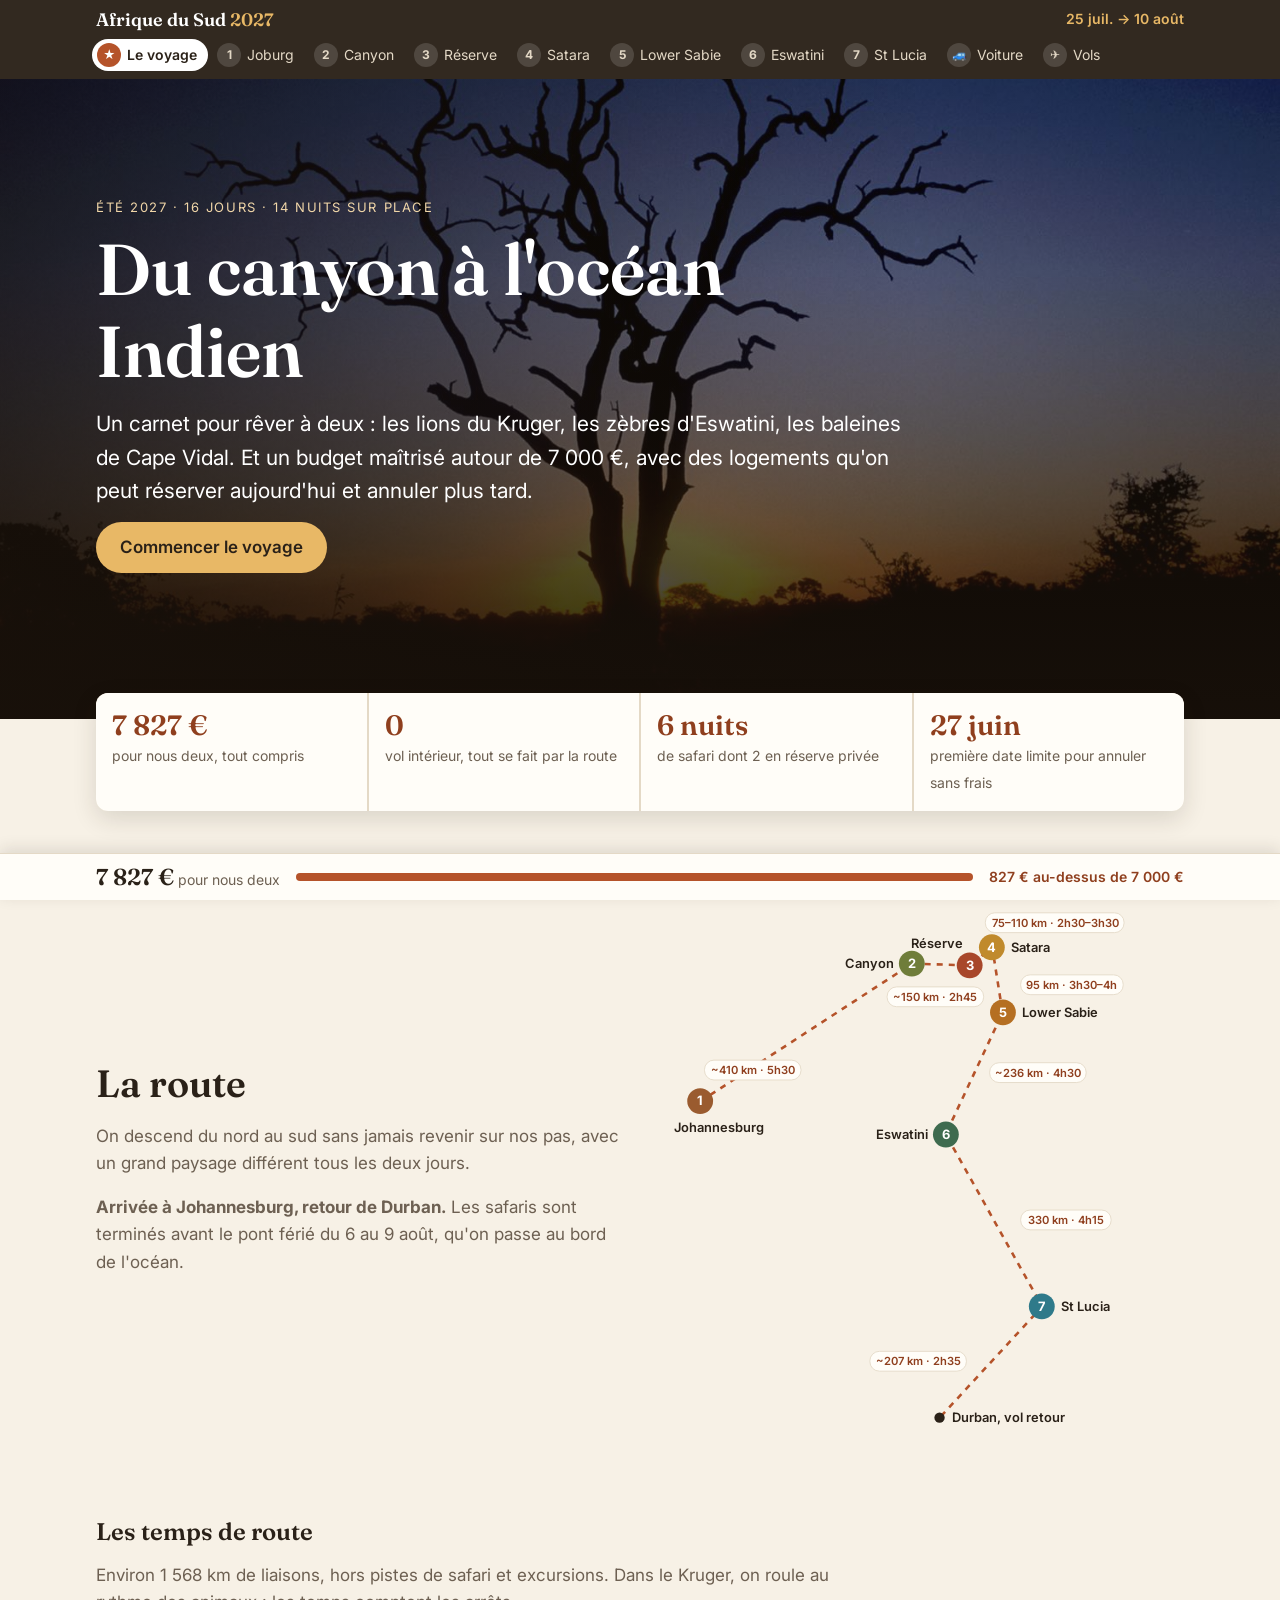
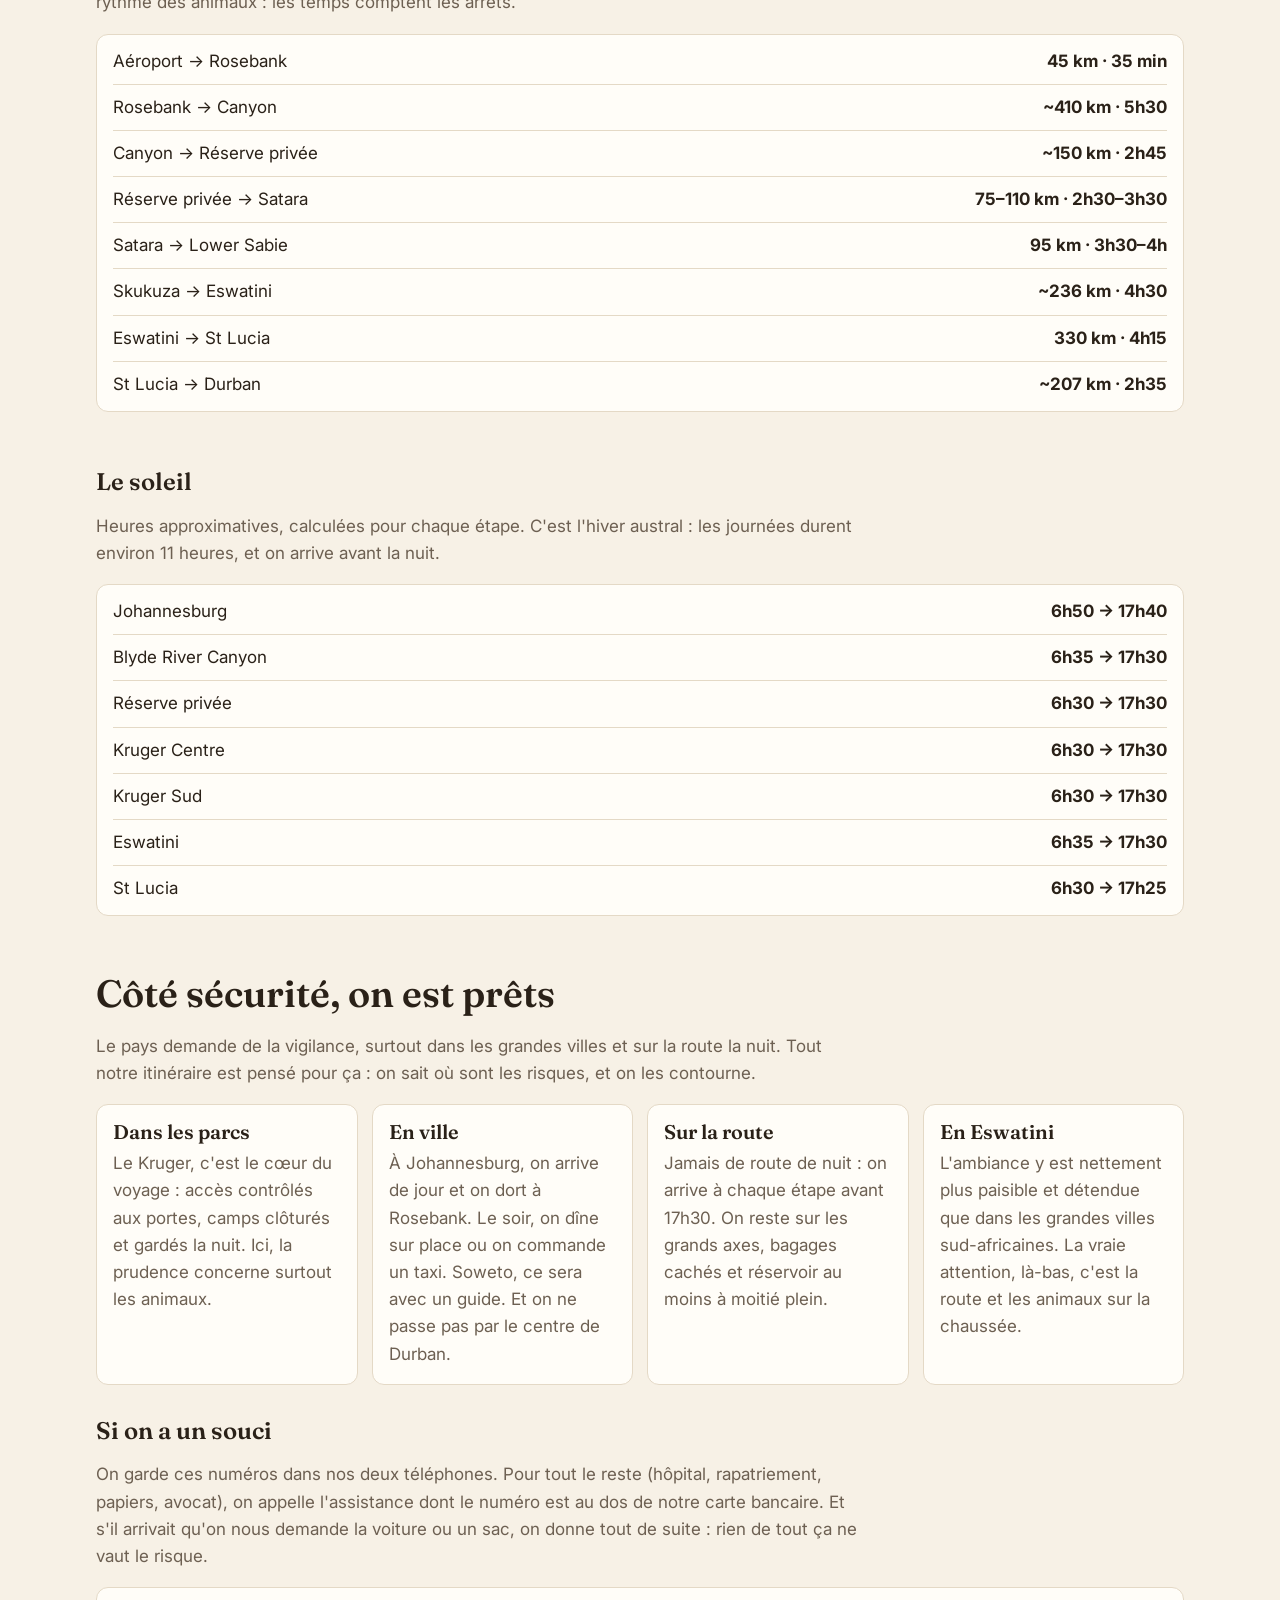
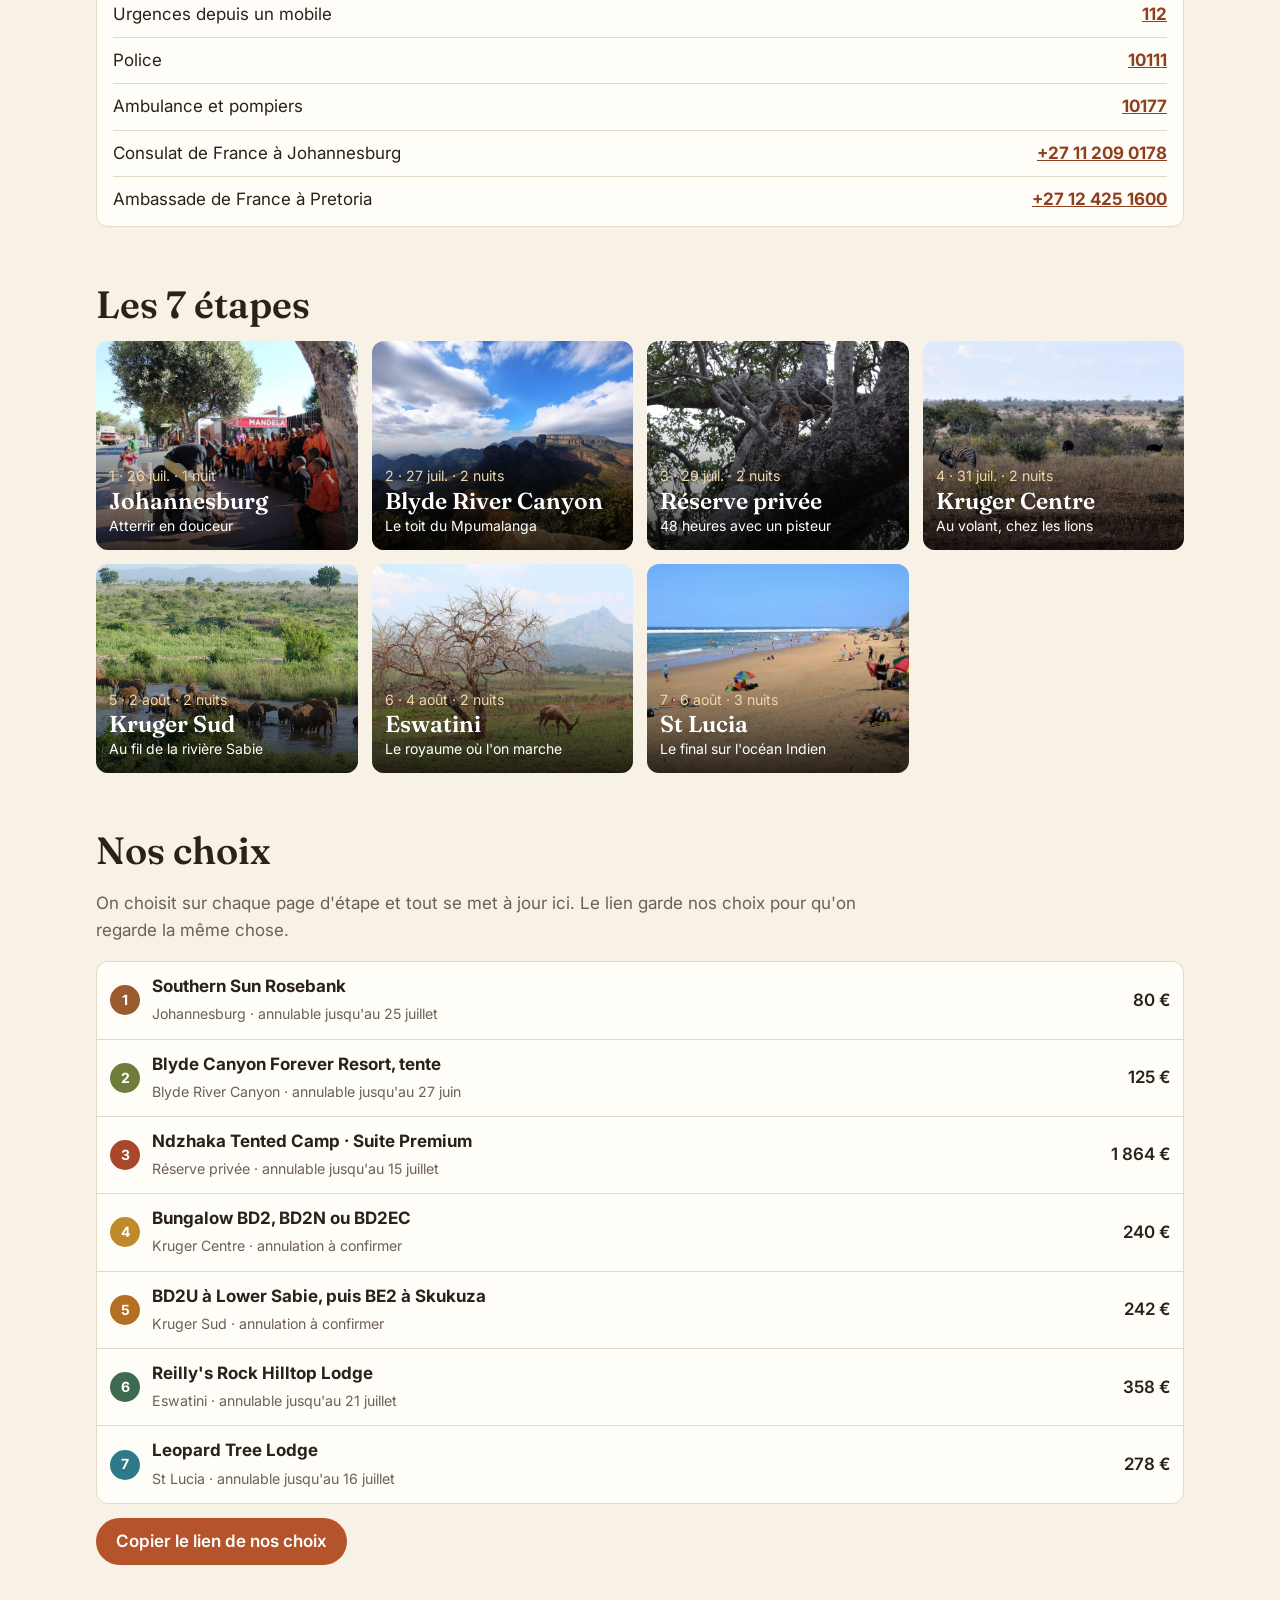
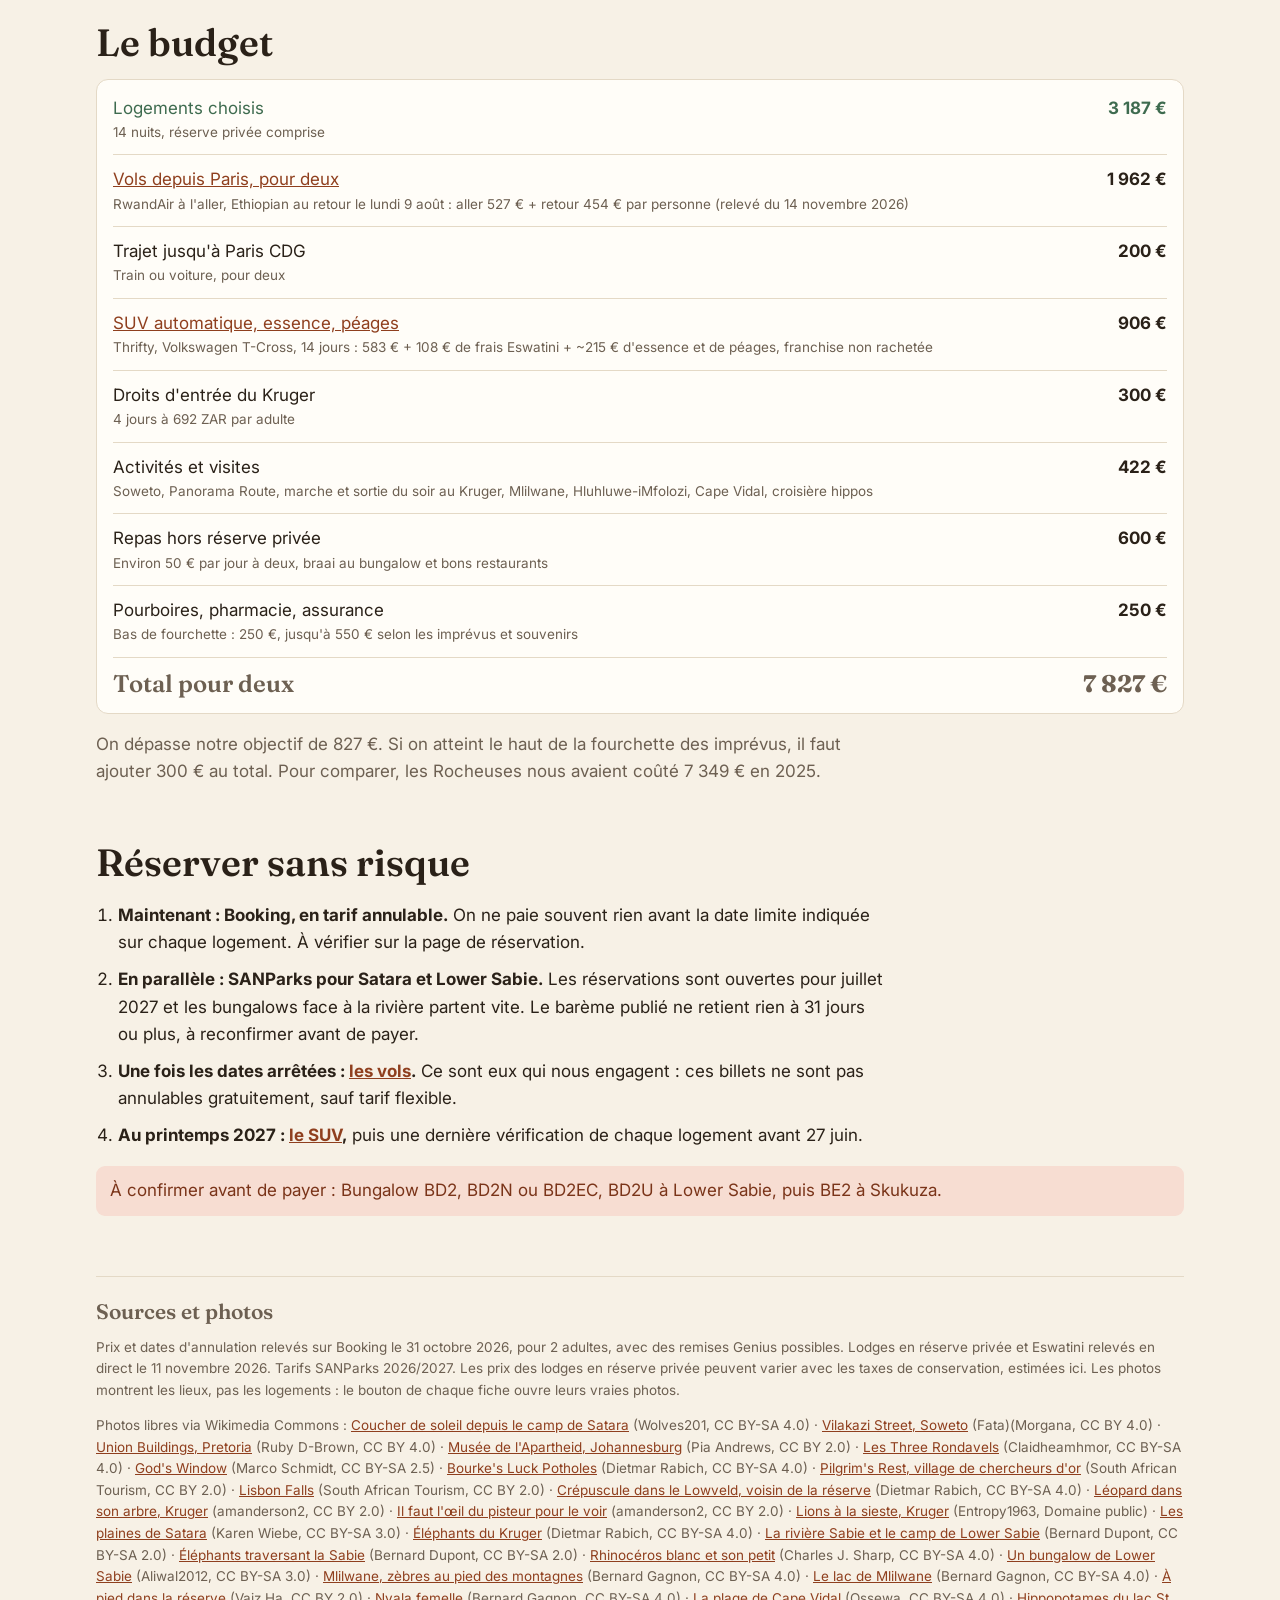
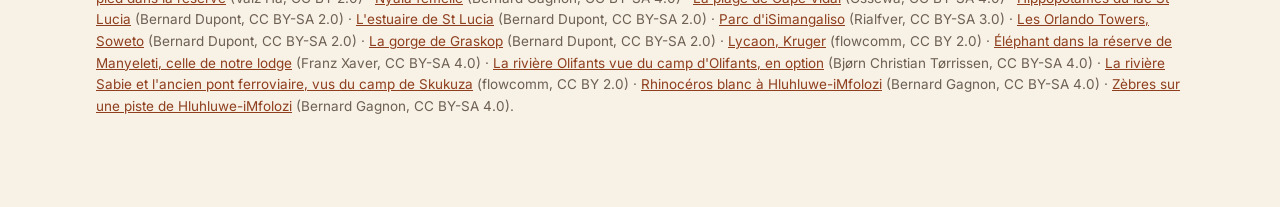
==== index.html @ 2f39dc0e "Retrait de la version avec vol intérieur Co-Authored-By: Claude Fable 5.2 <noreply@anthropic.com>" ====
<!doctype html>
<html lang="fr">
<head>
<meta charset="utf-8">
<meta name="viewport" content="width=device-width, initial-scale=1">
<meta name="robots" content="noindex">
<title>Afrique du Sud 2027</title>
<link rel="icon" href="data:image/svg+xml,<svg xmlns='http://www.w3.org/2000/svg' viewBox='0 0 32 32'><circle cx='16' cy='16' r='16' fill='%23b5532a'/></svg>">
<link rel="preconnect" href="https://fonts.googleapis.com">
<link rel="stylesheet" href="https://fonts.googleapis.com/css2?family=Fraunces:opsz,wght@9..144,400;9..144,600&family=Inter:wght@400;600;700&display=swap">
<link rel="stylesheet" href="assets/style.css?v=11">
</head>
<body>
<div id="entete"></div>
<main id="contenu"><noscript>Ce carnet a besoin de JavaScript pour s'afficher.</noscript></main>
<div id="budget-fixe"></div>
<script src="assets/data.js?v=30"></script>
<script src="assets/app.js?v=28"></script>
</body>
</html>
---- assets/style.css ----
:root {
  --sable: #f7f1e6; --carte: #fffdf8; --encre: #2a2118; --doux: #6d6052; --trait: #e4d9c6;
  --terre: #b5532a; --terre-f: #8f3f1e; --acacia: #3e6b4f; --or: #c08a2c;
  --titre: "Fraunces", Georgia, serif; --texte: "Inter", system-ui, sans-serif;
}
* { box-sizing: border-box; }
html { scroll-padding-top: 120px; }
body { margin: 0; background: var(--sable); color: var(--encre); font: 17px/1.6 var(--texte); padding-bottom: 76px; }
img { max-width: 100%; display: block; }
a { color: var(--terre-f); }
h1, h2, h3 { font-family: var(--titre); font-weight: 600; line-height: 1.15; margin: 0; }
h2 { font-size: clamp(28px, 4vw, 38px); margin-bottom: 14px; }
button { font: inherit; cursor: pointer; }

#entete { position: sticky; top: 0; z-index: 20; background: rgba(42, 33, 24, .96); color: #fff; }
.barre { max-width: 1120px; margin: auto; display: flex; justify-content: space-between; align-items: center; gap: 12px; padding: 8px 16px; }
.marque { color: #fff; text-decoration: none; font: 600 18px var(--titre); white-space: nowrap; }
.marque em { color: #e8b866; font-style: normal; }
.bascule { display: flex; background: rgba(255, 255, 255, .12); border-radius: 99px; padding: 3px; }
.bascule button { border: 0; background: none; color: #efe6d8; border-radius: 99px; padding: 4px 11px; font-size: 13px; white-space: nowrap; }
.bascule button[aria-pressed="true"] { background: #e8b866; color: #2a2118; font-weight: 600; }
.dates { color: #e8b866; font-size: 14px; font-weight: 600; white-space: nowrap; }
.fil { max-width: 1120px; margin: auto; display: flex; gap: 4px; padding: 0 12px 8px; overflow-x: auto; scrollbar-width: none; }
.fil::-webkit-scrollbar { display: none; }
.fil a { display: flex; align-items: center; gap: 6px; color: #e4d9c6; text-decoration: none; padding: 4px 11px 4px 5px; border-radius: 99px; font-size: 14px; white-space: nowrap; }
.fil b { width: 24px; height: 24px; display: grid; place-items: center; border-radius: 50%; background: rgba(255, 255, 255, .14); font-size: 12px; }
.fil a:hover { background: rgba(255, 255, 255, .1); }
.fil a.actif { background: #fff; color: var(--encre); font-weight: 600; }
.fil a.actif b { background: var(--terre); color: #fff; }

.heros { position: relative; height: min(76vh, 640px); min-height: 460px; color: #fff; overflow: hidden; }
.heros > img { width: 100%; height: 100%; object-fit: cover; }
.voile { position: absolute; inset: 0; display: flex; align-items: flex-end; background: linear-gradient(to top, rgba(25, 17, 10, .9), rgba(25, 17, 10, .3) 70%), linear-gradient(to right, rgba(25, 17, 10, .62), transparent 72%); }
.dedans { max-width: 1120px; width: 100%; margin: auto; padding: 16px 16px 44px; }
.sur { text-transform: uppercase; letter-spacing: .12em; font-size: 13px; margin: 0 0 10px; color: #f0d6a8; }
.heros h1 { font-size: clamp(38px, 7vw, 72px); max-width: 16ch; }
.acc { font-size: clamp(17px, 2.2vw, 21px); max-width: 62ch; margin: 14px 0; }
.meta { margin: 0; font-weight: 600; }
.cta { display: inline-block; background: #e8b866; color: #2a2118; padding: 12px 24px; border-radius: 99px; font-weight: 600; text-decoration: none; }
.cta:hover { background: #f2c97f; }

.page { max-width: 1120px; margin: auto; padding: 0 16px; }
.page section { margin-top: 56px; }
.intro { color: var(--doux); max-width: 70ch; }
.recit p { font: 400 clamp(20px, 2.6vw, 26px)/1.5 var(--titre); max-width: 34em; margin: 0; }

.galerie { display: grid; grid-template-columns: repeat(3, 1fr); gap: 10px; }
.galerie figure { margin: 0; position: relative; aspect-ratio: 4/3; overflow: hidden; border-radius: 10px; background: var(--trait); }
.galerie .large { grid-column: span 2; grid-row: span 2; aspect-ratio: auto; }
.galerie img { width: 100%; height: 100%; object-fit: cover; transition: transform .5s; }
.galerie figure:hover img { transform: scale(1.04); }
figcaption { position: absolute; inset: auto 0 0 0; padding: 22px 11px 7px; color: #fff; font-size: 13px; line-height: 1.3; background: linear-gradient(to top, rgba(0, 0, 0, .72), transparent); }
figcaption a { display: block; color: #e8ddcc; font-size: 11px; text-decoration: none; }

.soleil { color: var(--terre-f); font-weight: 600; margin: 0 0 8px; }
.jours { list-style: none; margin: 0; padding: 0; }
.jours li { display: flex; gap: 20px; padding: 18px 0; border-top: 1px solid var(--trait); }
.jour { font: 600 26px var(--titre); color: var(--terre); min-width: 88px; }
.jour small { display: block; font: 400 13px var(--texte); color: var(--doux); }
.jours h3 { font-size: 21px; }
.jours p { margin: 5px 0 0; }
.km { color: var(--doux); font-size: 14px; }

.grille { display: grid; grid-template-columns: repeat(auto-fill, minmax(310px, 1fr)); gap: 16px; }
.logement { display: flex; flex-direction: column; align-items: flex-start; background: var(--carte); border: 2px solid var(--trait); border-radius: 12px; padding: 18px; }
.logement.pris { border-color: var(--acacia); box-shadow: 0 6px 20px rgba(62, 107, 79, .16); }
.logement.off { opacity: .6; }
.logement p { margin: 7px 0; font-size: 15px; }
.ligne { display: flex; justify-content: space-between; gap: 10px; width: 100%; }
.ligne h3 { font-size: 20px; }
.note { background: var(--acacia); color: #fff; border-radius: 7px 7px 7px 0; padding: 2px 8px; font-weight: 600; font-size: 14px; height: fit-content; }
.logement .zone { color: var(--doux); font-size: 14px; margin-top: 3px; }
.logement .repas { color: var(--acacia); font-weight: 600; font-size: 14px; }
.logement .retours { background: #f4efe2; border-left: 3px solid var(--acacia); padding: 7px 10px; font-size: 13.5px; width: 100%; }
.logement .retours.vigilance { background: #fbeee8; border-left-color: var(--terre); }
.logement .petit { font-size: 13px; color: var(--doux); }
.pastille { display: inline-block; border-radius: 6px; padding: 3px 9px; font-size: 13px; font-weight: 600; margin-top: 4px; }
.pastille.ok { background: #e1eedf; color: #2c5a39; }
.pastille.moyen { background: #f7ebcf; color: #72520e; }
.pastille.attention { background: #f7ddd2; color: #8f3f1e; }
.action { margin-top: auto; padding-top: 14px; width: 100%; display: flex; justify-content: space-between; align-items: flex-end; gap: 10px; flex-wrap: wrap; }
.prix strong { font: 600 25px var(--titre); display: block; }
.prix small { display: block; color: var(--doux); font-size: 12.5px; line-height: 1.3; }
.prix .delta { color: var(--terre-f); font-weight: 600; }
.boutons { display: flex; align-items: center; gap: 12px; margin-left: auto; }
.lien { font-size: 14px; }
.choisir { border: 2px solid var(--terre); background: var(--terre); color: #fff; padding: 7px 15px; border-radius: 99px; font-weight: 600; font-size: 14px; }
.choisir:hover { background: var(--terre-f); border-color: var(--terre-f); }
.choisir[aria-pressed="true"] { background: var(--acacia); border-color: var(--acacia); }

.savoir ul { margin: 0; padding-left: 20px; max-width: 70ch; }
.savoir li { margin-bottom: 7px; }
.suite { display: grid; grid-template-columns: 1fr 1fr; gap: 12px; margin-top: 56px; }
.suite a { background: var(--encre); color: #fff; padding: 18px 20px; border-radius: 12px; text-decoration: none; font: 600 clamp(18px, 3vw, 24px) var(--titre); }
.suite a:hover { background: var(--terre-f); }
.suite small { display: block; font: 400 13px var(--texte); color: #e4d9c6; }
.suite .droite { text-align: right; }

.promesses { display: grid; grid-template-columns: repeat(4, 1fr); gap: 2px; margin-top: 0 !important; transform: translateY(-26px); background: var(--trait); border-radius: 12px; overflow: hidden; box-shadow: 0 8px 24px rgba(42, 33, 24, .14); }
.promesses div { background: var(--carte); padding: 15px 16px; }
.promesses strong { display: block; font: 600 clamp(21px, 3vw, 28px) var(--titre); color: var(--terre-f); }
.promesses span { font-size: 14px; color: var(--doux); }
.page section.promesses { margin-top: 0; }
.deux { display: grid; grid-template-columns: 1fr 1fr; gap: 28px; align-items: center; }
.carte svg { width: 100%; max-height: 560px; }
.trace { fill: none; stroke: var(--terre); stroke-width: 3; stroke-dasharray: 7 7; }
.num { fill: #fff; font: 700 15px var(--texte); text-anchor: middle; }
.ville { fill: var(--encre); font: 600 15px var(--texte); }
.fin { fill: var(--encre); }
.liaison rect { fill: var(--carte); stroke: var(--trait); }
.liaison text { fill: var(--terre-f); font: 600 13px var(--texte); text-anchor: middle; }
.sous { font-size: 24px; margin-bottom: 8px; }
.trajets { background: var(--carte); border: 1px solid var(--trait); border-radius: 12px; padding: 4px 16px; }
.trajets div { display: flex; justify-content: space-between; gap: 18px; padding: 9px 0; border-bottom: 1px solid var(--trait); }
.trajets div:last-child { border: 0; }
.trajets b { white-space: nowrap; }
.rassure { display: grid; grid-template-columns: repeat(auto-fill, minmax(250px, 1fr)); gap: 14px; margin-bottom: 32px; }
.rassure div { background: var(--carte); border: 1px solid var(--trait); border-radius: 12px; padding: 16px; }
.rassure h3 { margin: 0 0 6px; }
.rassure p { margin: 0; color: var(--doux); }
.chiffres { width: 100%; display: grid; grid-template-columns: 1fr 1fr; gap: 6px 14px; margin-top: 8px; font-size: 13px; color: var(--doux); }
.chiffres b { display: block; color: var(--encre); font-size: 15px; }
.etapes { display: grid; grid-template-columns: repeat(auto-fill, minmax(250px, 1fr)); gap: 14px; }
.vignette { position: relative; display: block; aspect-ratio: 4/3.2; border-radius: 12px; overflow: hidden; color: #fff; text-decoration: none; }
.vignette img { width: 100%; height: 100%; object-fit: cover; transition: transform .5s; }
.vignette:hover img { transform: scale(1.05); }
.vignette div { position: absolute; inset: 0; display: flex; flex-direction: column; justify-content: flex-end; padding: 13px; background: linear-gradient(to top, rgba(0, 0, 0, .8), transparent 62%); }
.vignette small { color: #f0d6a8; }
.vignette h3 { font-size: 23px; }
.vignette p { margin: 0; font-size: 14px; }

.choix a { display: flex; align-items: center; gap: 12px; padding: 11px 13px; background: var(--carte); border: 1px solid var(--trait); border-bottom: 0; color: inherit; text-decoration: none; }
.choix a:first-child { border-radius: 12px 12px 0 0; }
.choix a:last-child { border-radius: 0 0 12px 12px; border-bottom: 1px solid var(--trait); }
.choix a:hover { background: #fbf4e6; }
.n { flex: none; width: 30px; height: 30px; display: grid; place-items: center; border-radius: 50%; color: #fff; font-weight: 700; font-size: 14px; }
.c { flex: 1; min-width: 0; }
.c b { display: block; }
.c small { color: var(--doux); }
.p { font-weight: 600; white-space: nowrap; }
.partage { margin-top: 14px; display: flex; gap: 12px; align-items: center; flex-wrap: wrap; }
.partage button { border: 0; background: var(--terre); color: #fff; padding: 10px 20px; border-radius: 99px; font-weight: 600; }
#copie { font-size: 14px; word-break: break-all; }
.comptes { background: var(--carte); border: 1px solid var(--trait); border-radius: 12px; padding: 4px 16px; }
.poste { display: flex; justify-content: space-between; gap: 18px; padding: 11px 0; border-bottom: 1px solid var(--trait); }
.poste:last-child { border: 0; }
.poste small { display: block; color: var(--doux); font-size: 13.5px; }
.poste b { white-space: nowrap; }
.poste.fort { color: var(--acacia); }
.poste.total { font: 600 24px var(--titre); }
.plan { padding-left: 22px; max-width: 72ch; }
.plan li { margin-bottom: 10px; }
.alerte { background: #f7ddd2; color: #7a3419; padding: 11px 14px; border-radius: 9px; }
.credits { margin-top: 60px; padding-top: 22px; border-top: 1px solid var(--trait); font-size: 13.5px; color: var(--doux); }
.credits h2 { font-size: 21px; }

#budget-fixe { position: fixed; inset: auto 0 0 0; z-index: 20; background: var(--carte); border-top: 1px solid var(--trait); box-shadow: 0 -4px 16px rgba(42, 33, 24, .12); }
#budget-fixe a { max-width: 1120px; margin: auto; padding: 9px 16px; display: grid; grid-template-columns: auto 1fr auto; gap: 16px; align-items: center; color: inherit; text-decoration: none; }
.total strong { font: 600 23px var(--titre); }
.total { font-size: 14px; color: var(--doux); }
.total strong { color: var(--encre); }
.jauge { height: 8px; background: var(--trait); border-radius: 99px; overflow: hidden; }
.jauge i { display: block; height: 100%; background: var(--acacia); }
.jauge i.depasse { background: var(--terre); }
.reste { font-size: 14px; font-weight: 600; color: var(--acacia); text-align: right; }
.reste.depasse { color: var(--terre-f); }

@media (max-width: 760px) {
  body { font-size: 16px; }
  .marque { font-size: 0; }
  .marque em { font-size: 16px; }
  .bascule button { padding: 4px 8px; font-size: 12px; }
  .heros { height: 68vh; min-height: 420px; }
  .galerie { grid-template-columns: 1fr 1fr; }
  .galerie .large { grid-column: span 2; grid-row: auto; aspect-ratio: 16/10; }
  .promesses { grid-template-columns: 1fr 1fr; }
  .deux { grid-template-columns: 1fr; }
  .grille { grid-template-columns: 1fr; }
  .jours li { gap: 12px; }
  .jour { min-width: 68px; font-size: 22px; }
  #budget-fixe a { grid-template-columns: 1fr auto; gap: 5px 12px; }
  .jauge { grid-column: 1 / -1; grid-row: 2; }
  .total { font-size: 13px; }
  .total strong { font-size: 20px; }
  .reste { font-size: 13px; }
}
@media (prefers-reduced-motion: reduce) { * { transition: none !important; } }
.enroute h3 { font-size: 17px; margin: 18px 0 8px; }
.jours-vols small { display: block; color: var(--doux); font-size: 13.5px; font-weight: 400; }
.jours-vols .nous { color: var(--acacia); font-weight: 600; }
.escales { width: 100%; margin: 8px 0 4px; padding: 9px 12px; background: #f7ebcf; color: #4d3a0c; border-radius: 8px; font-size: 14.5px; }
.escales b { display: block; font-size: 12px; letter-spacing: .06em; text-transform: uppercase; margin-bottom: 3px; }
.escales div + div { margin-top: 4px; }
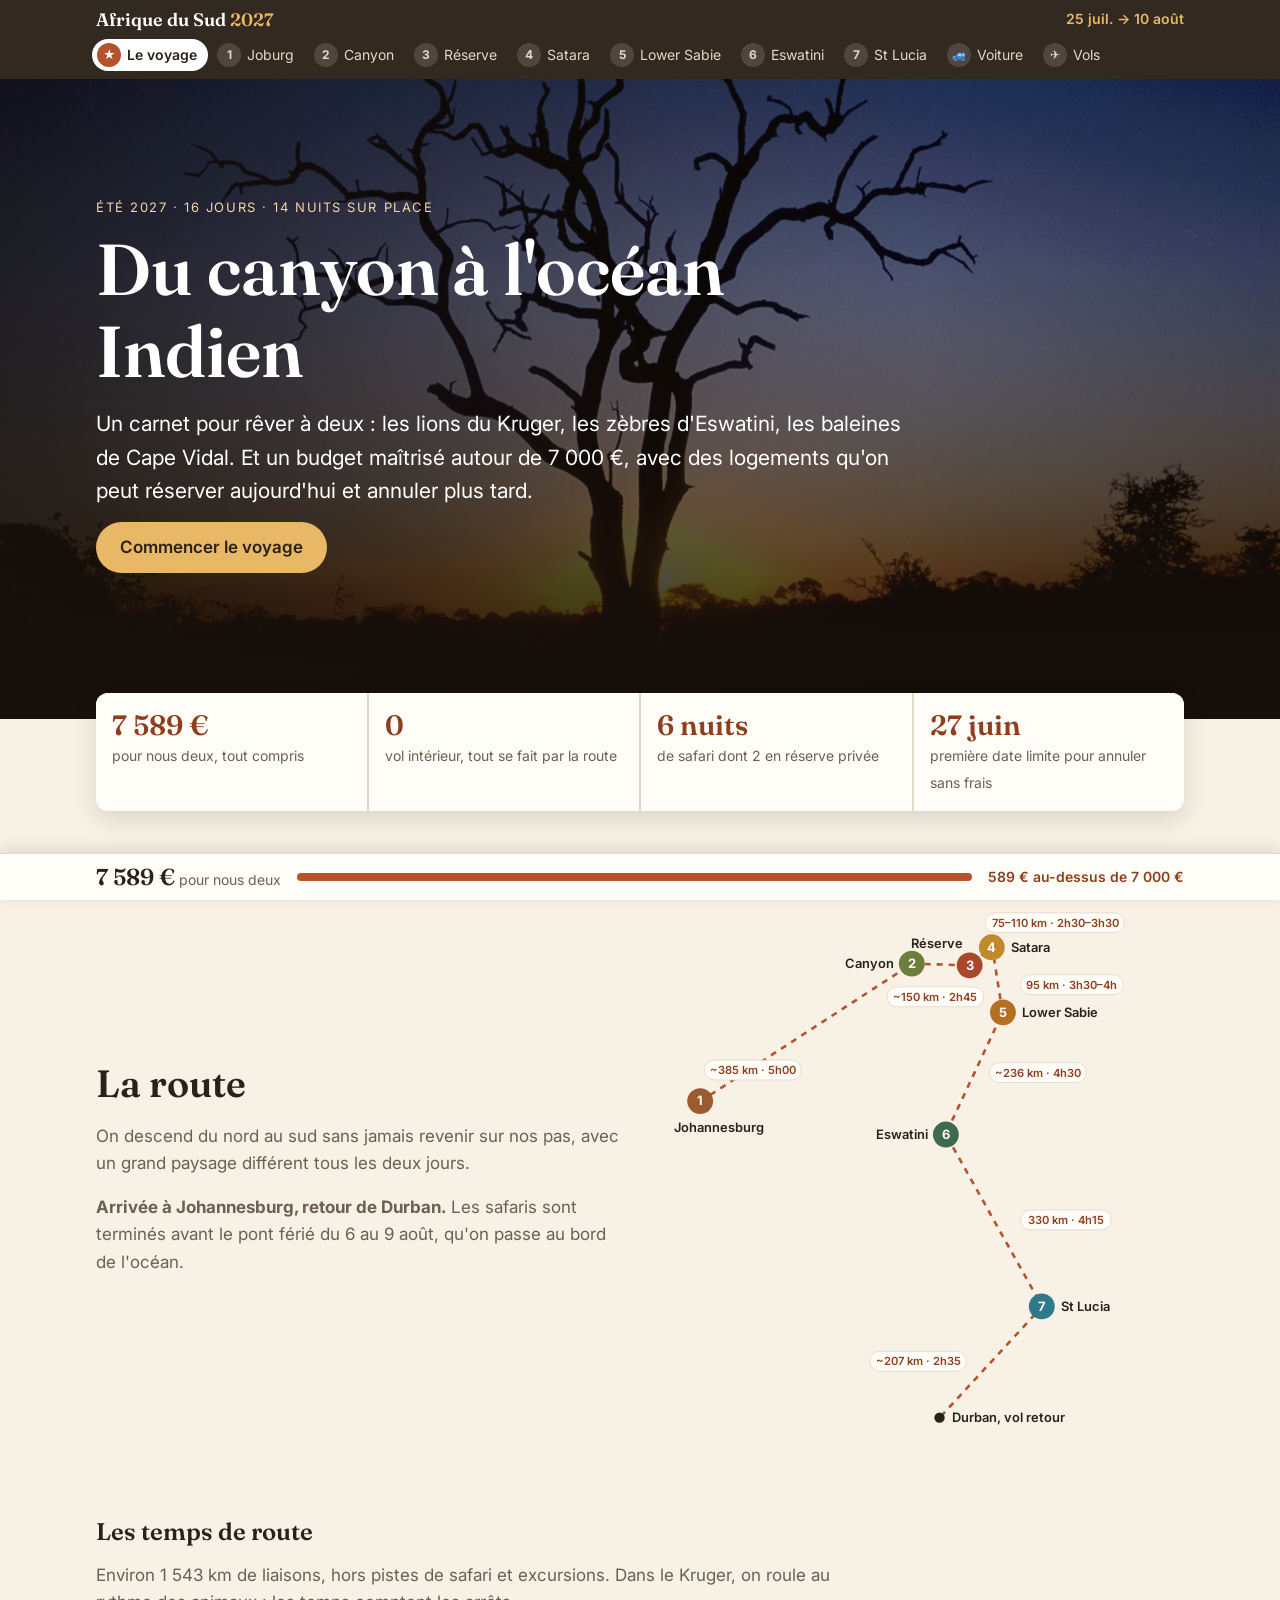
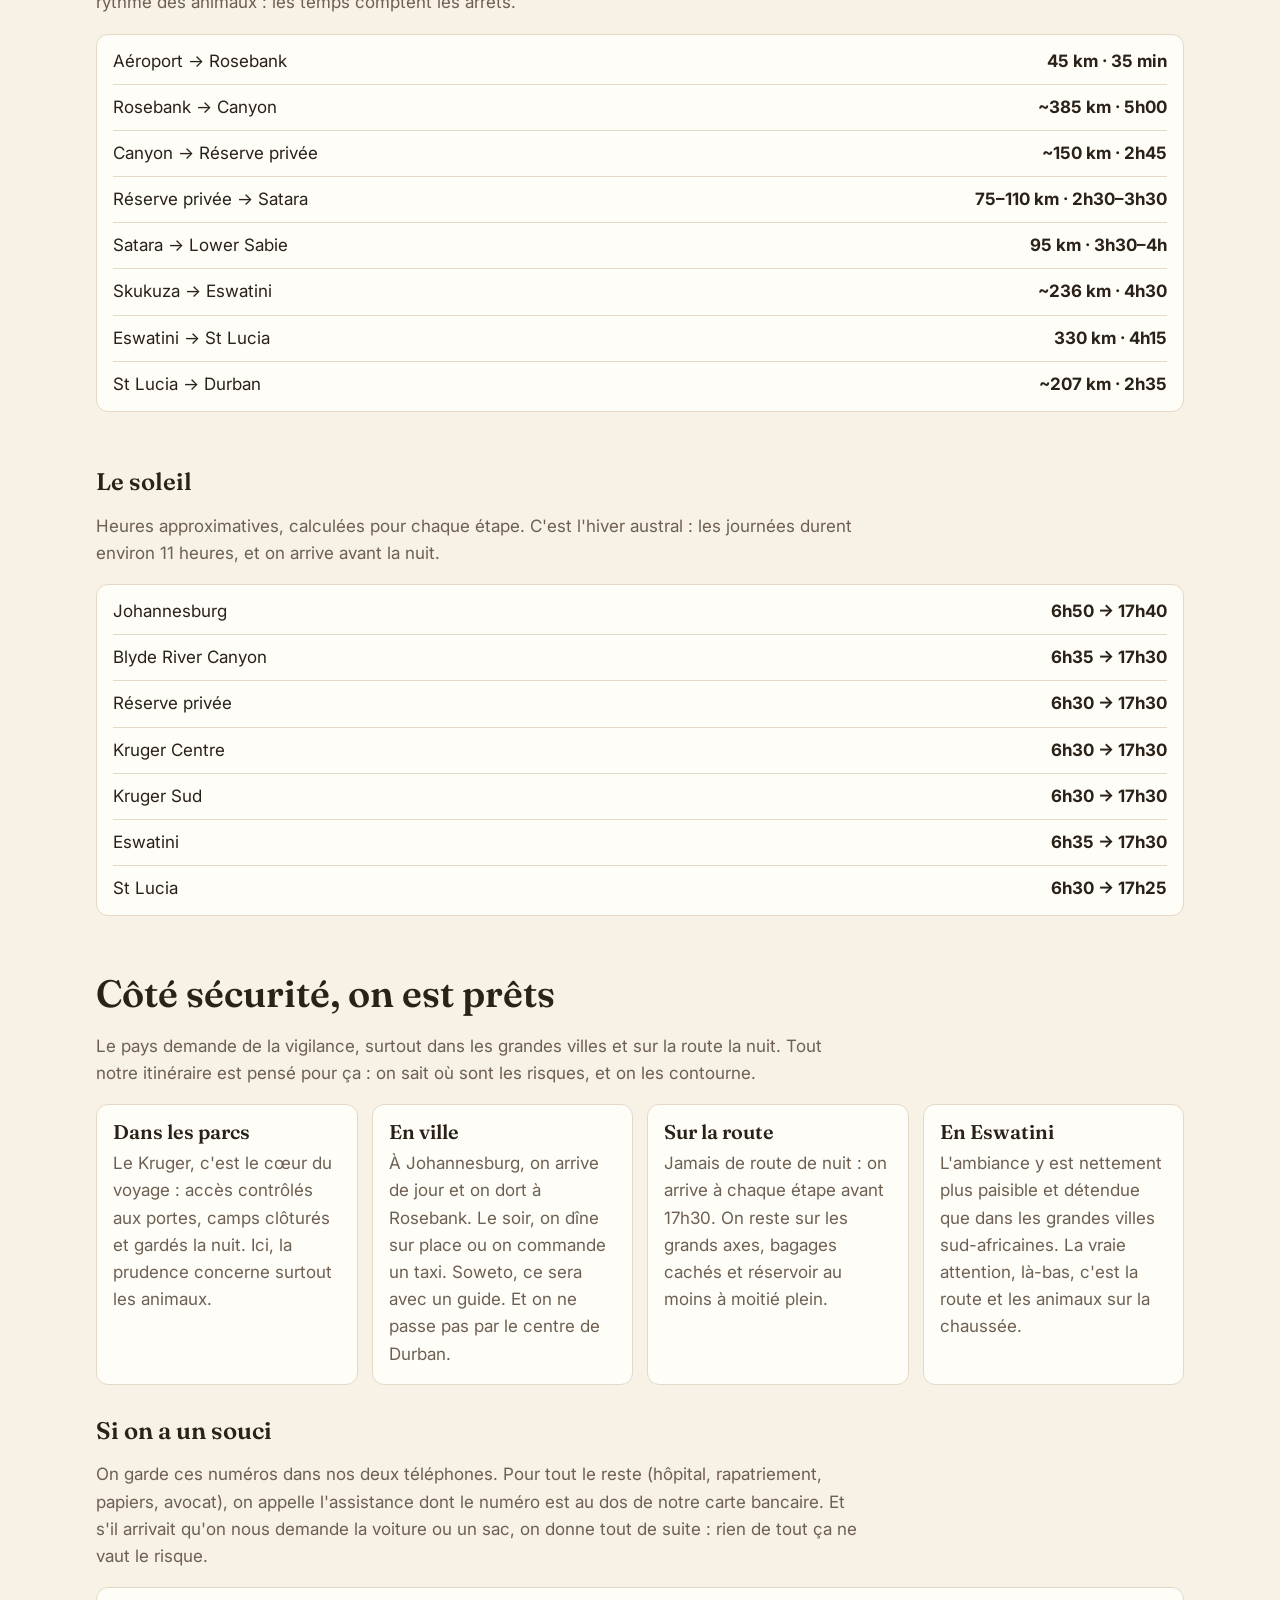
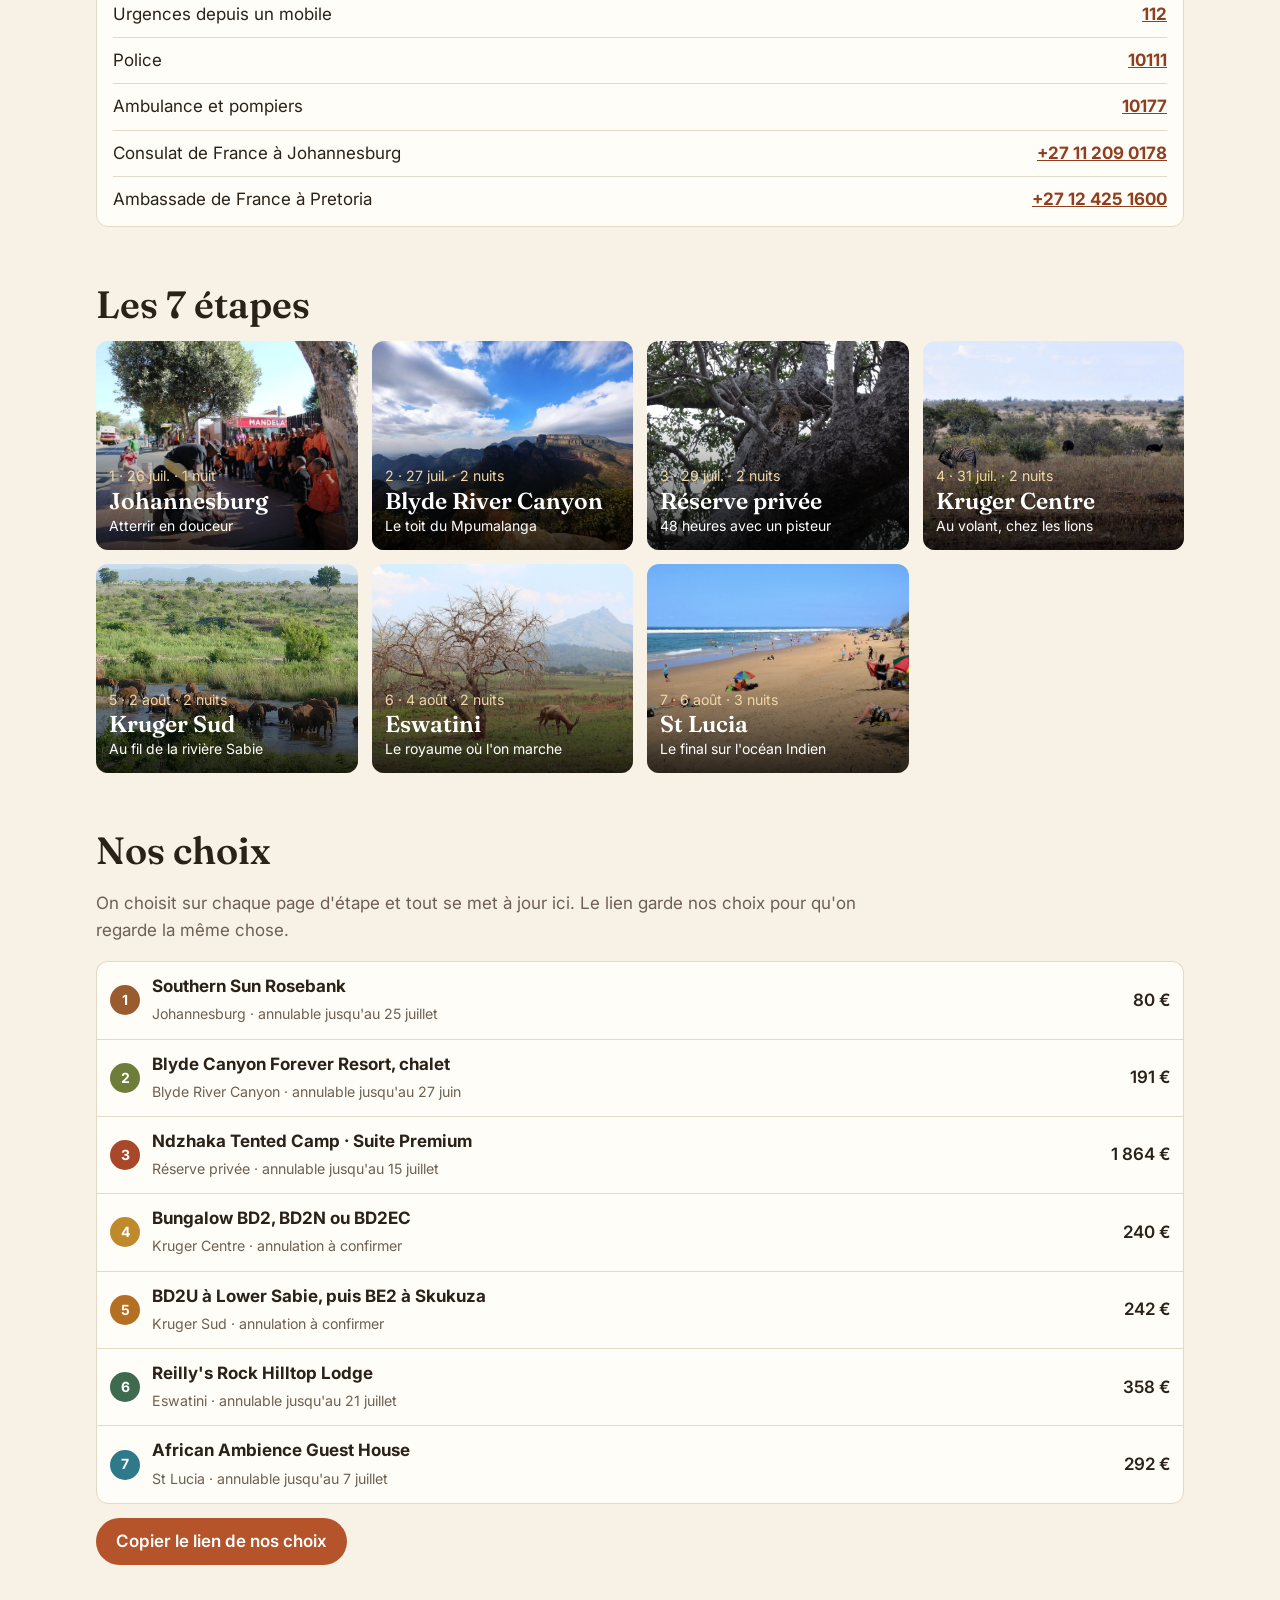
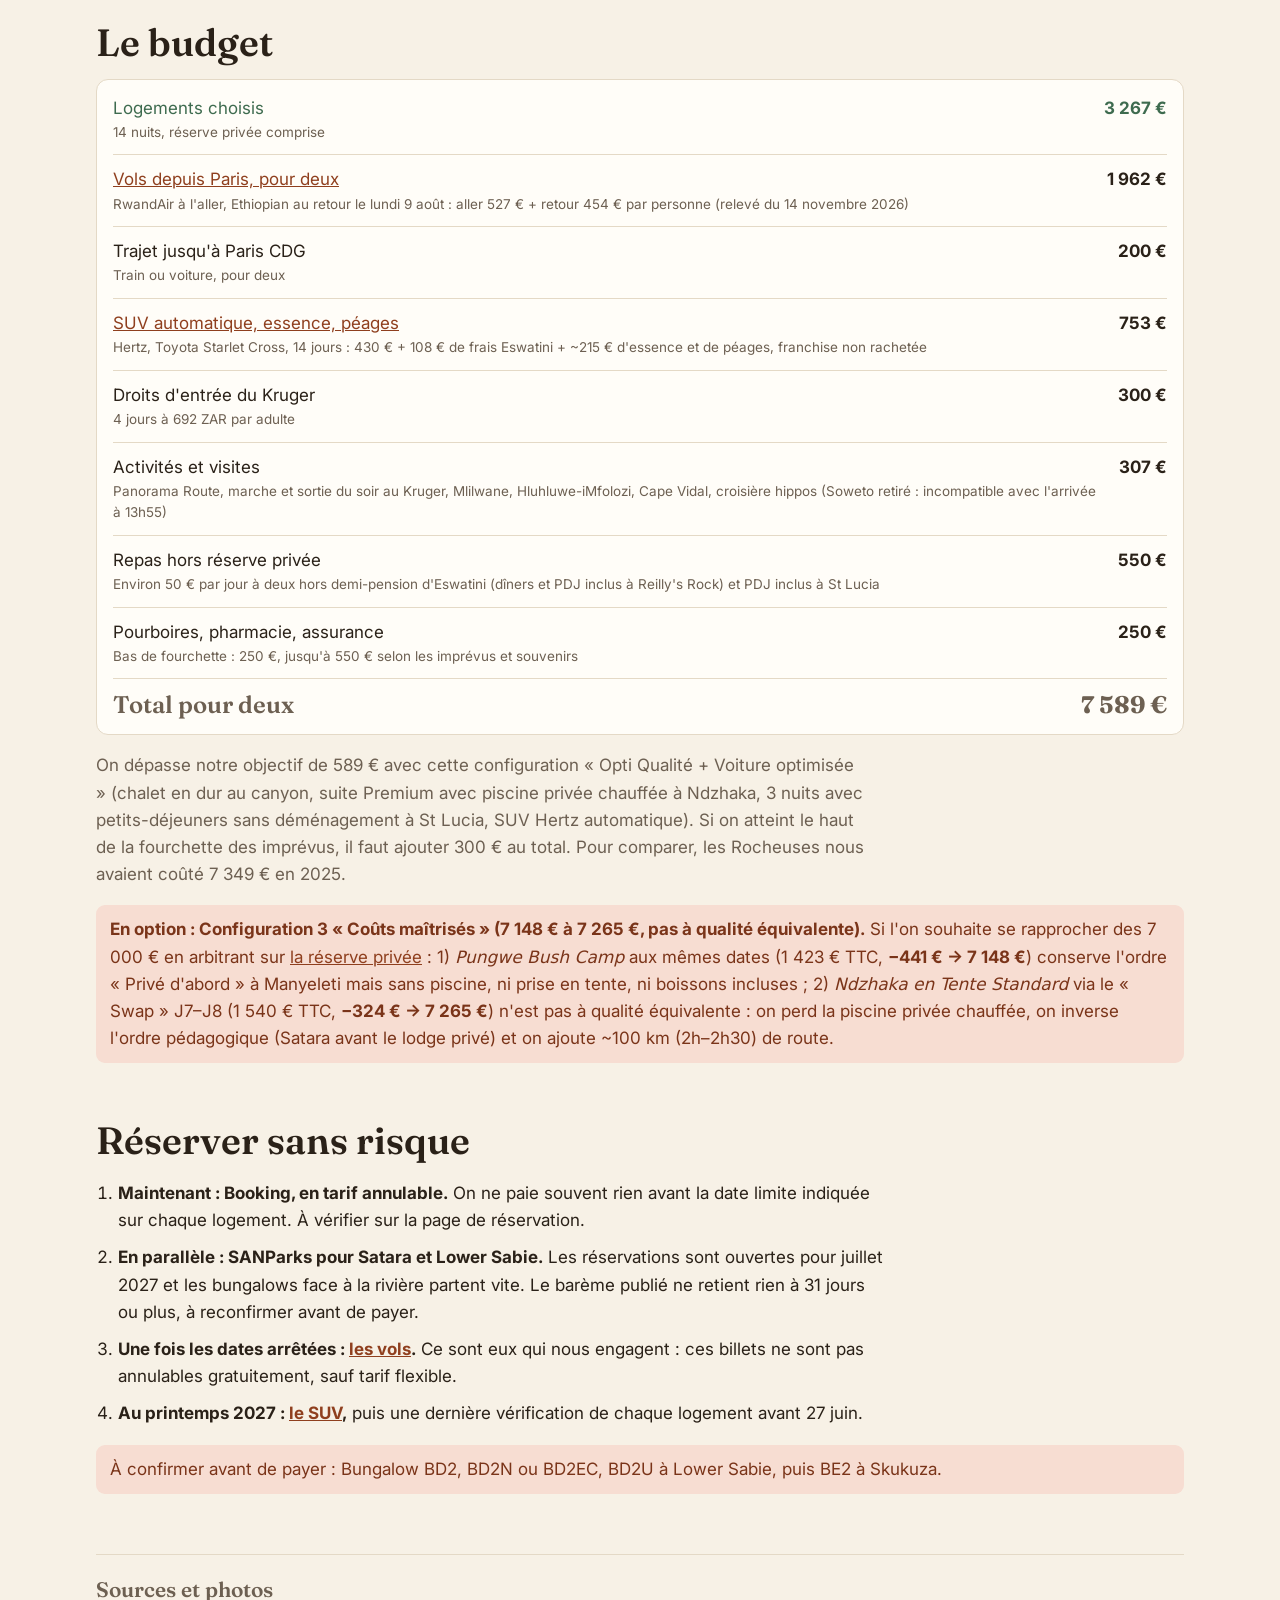
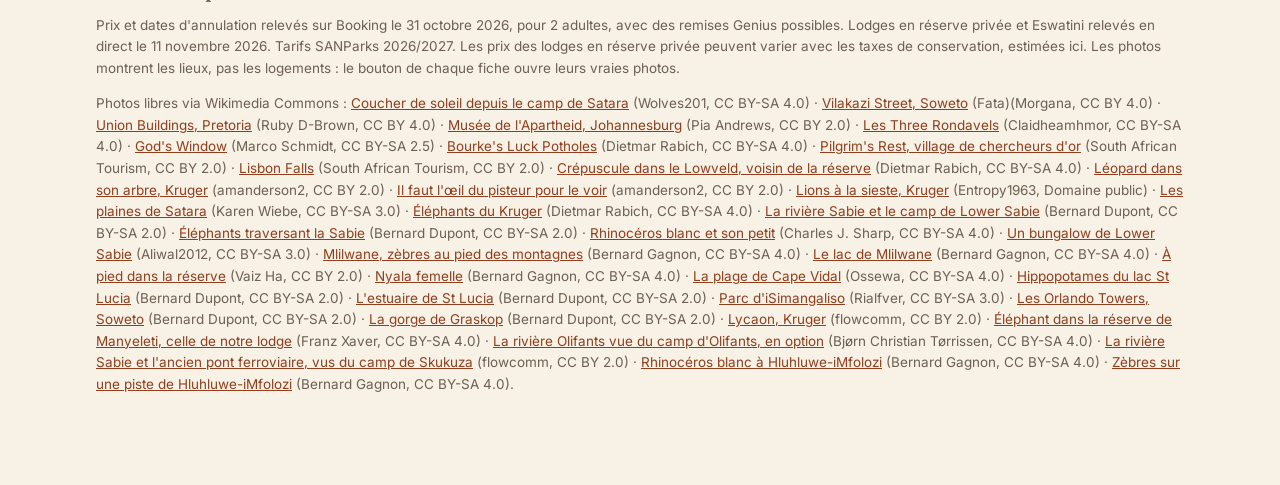
==== commit 79a48f40: "Opti Qualité + voiture Hertz, et Option 3 Coûts maîtrisés documentée" ====
--- a/index.html
+++ b/index.html
@@ -14,7 +14,7 @@
 <div id="entete"></div>
 <main id="contenu"><noscript>Ce carnet a besoin de JavaScript pour s'afficher.</noscript></main>
 <div id="budget-fixe"></div>
-<script src="assets/data.js?v=30"></script>
-<script src="assets/app.js?v=28"></script>
+<script src="assets/data.js?v=31"></script>
+<script src="assets/app.js?v=29"></script>
 </body>
 </html>
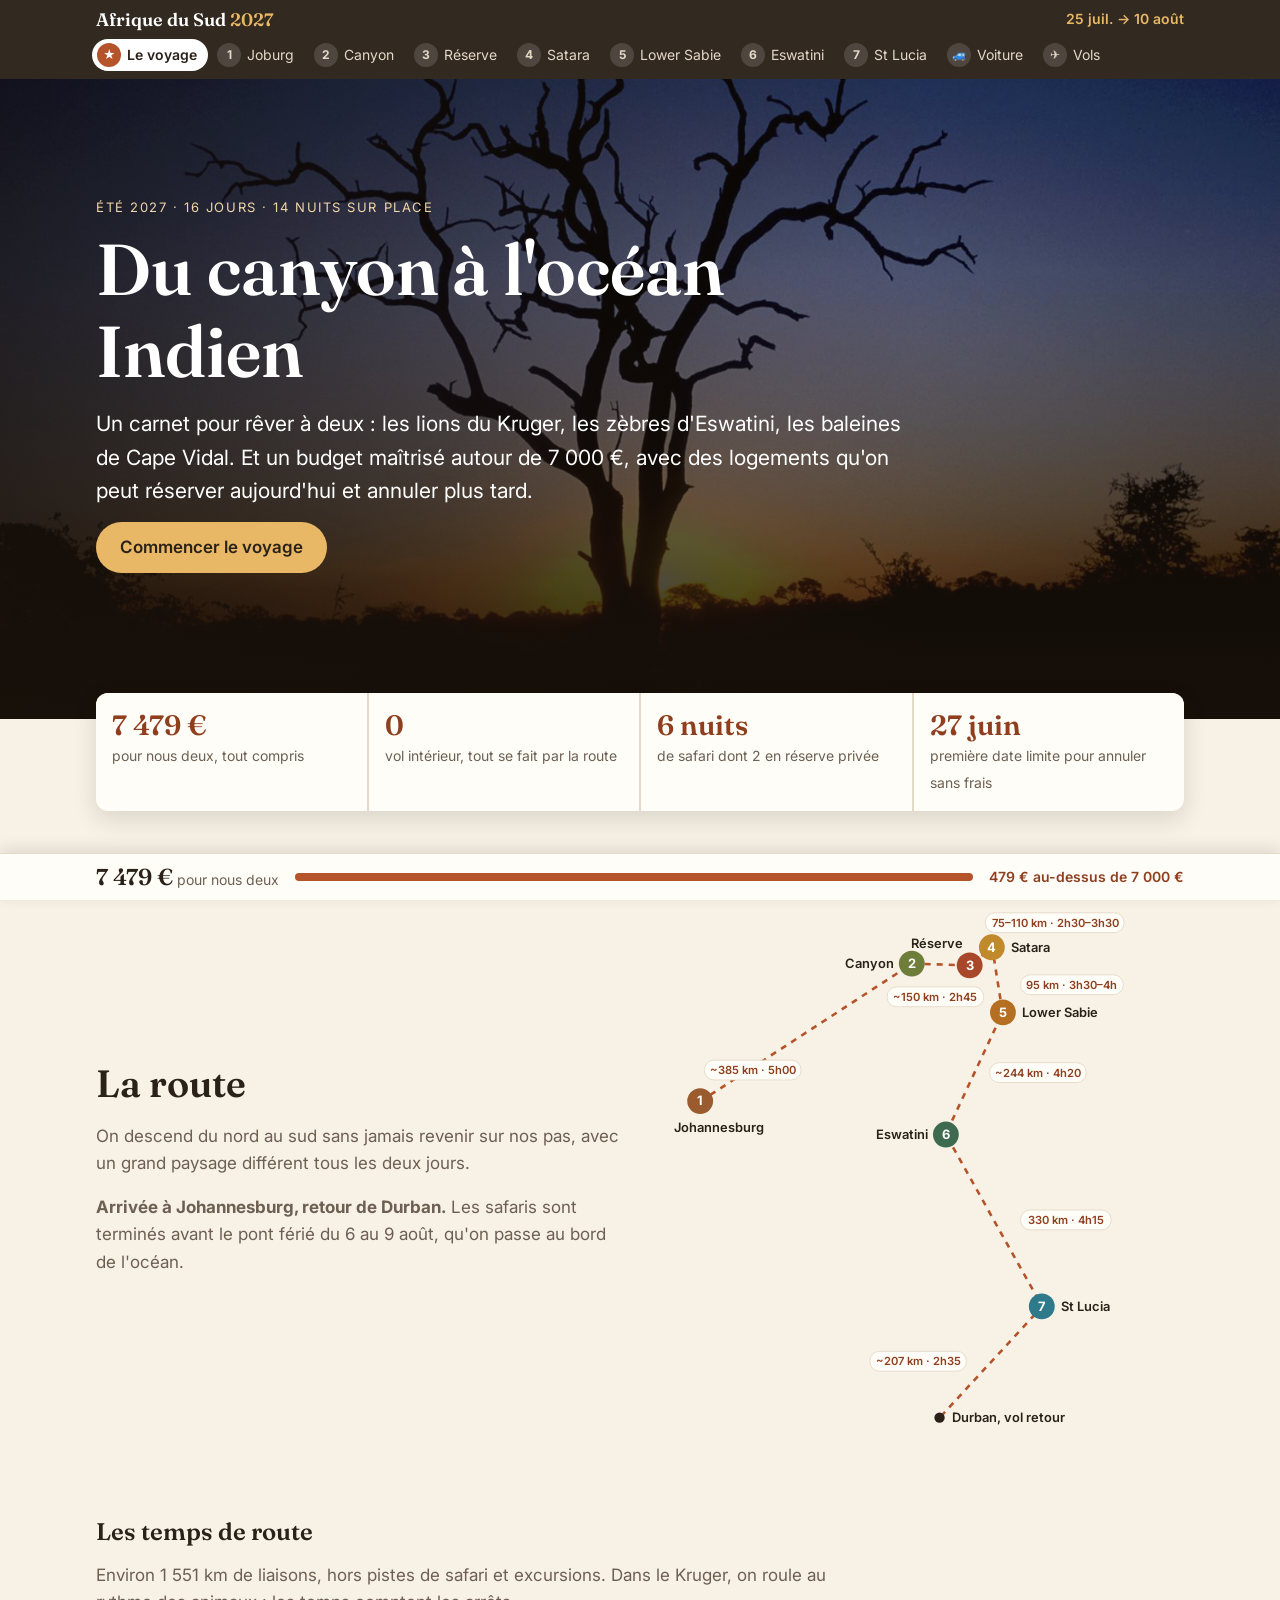
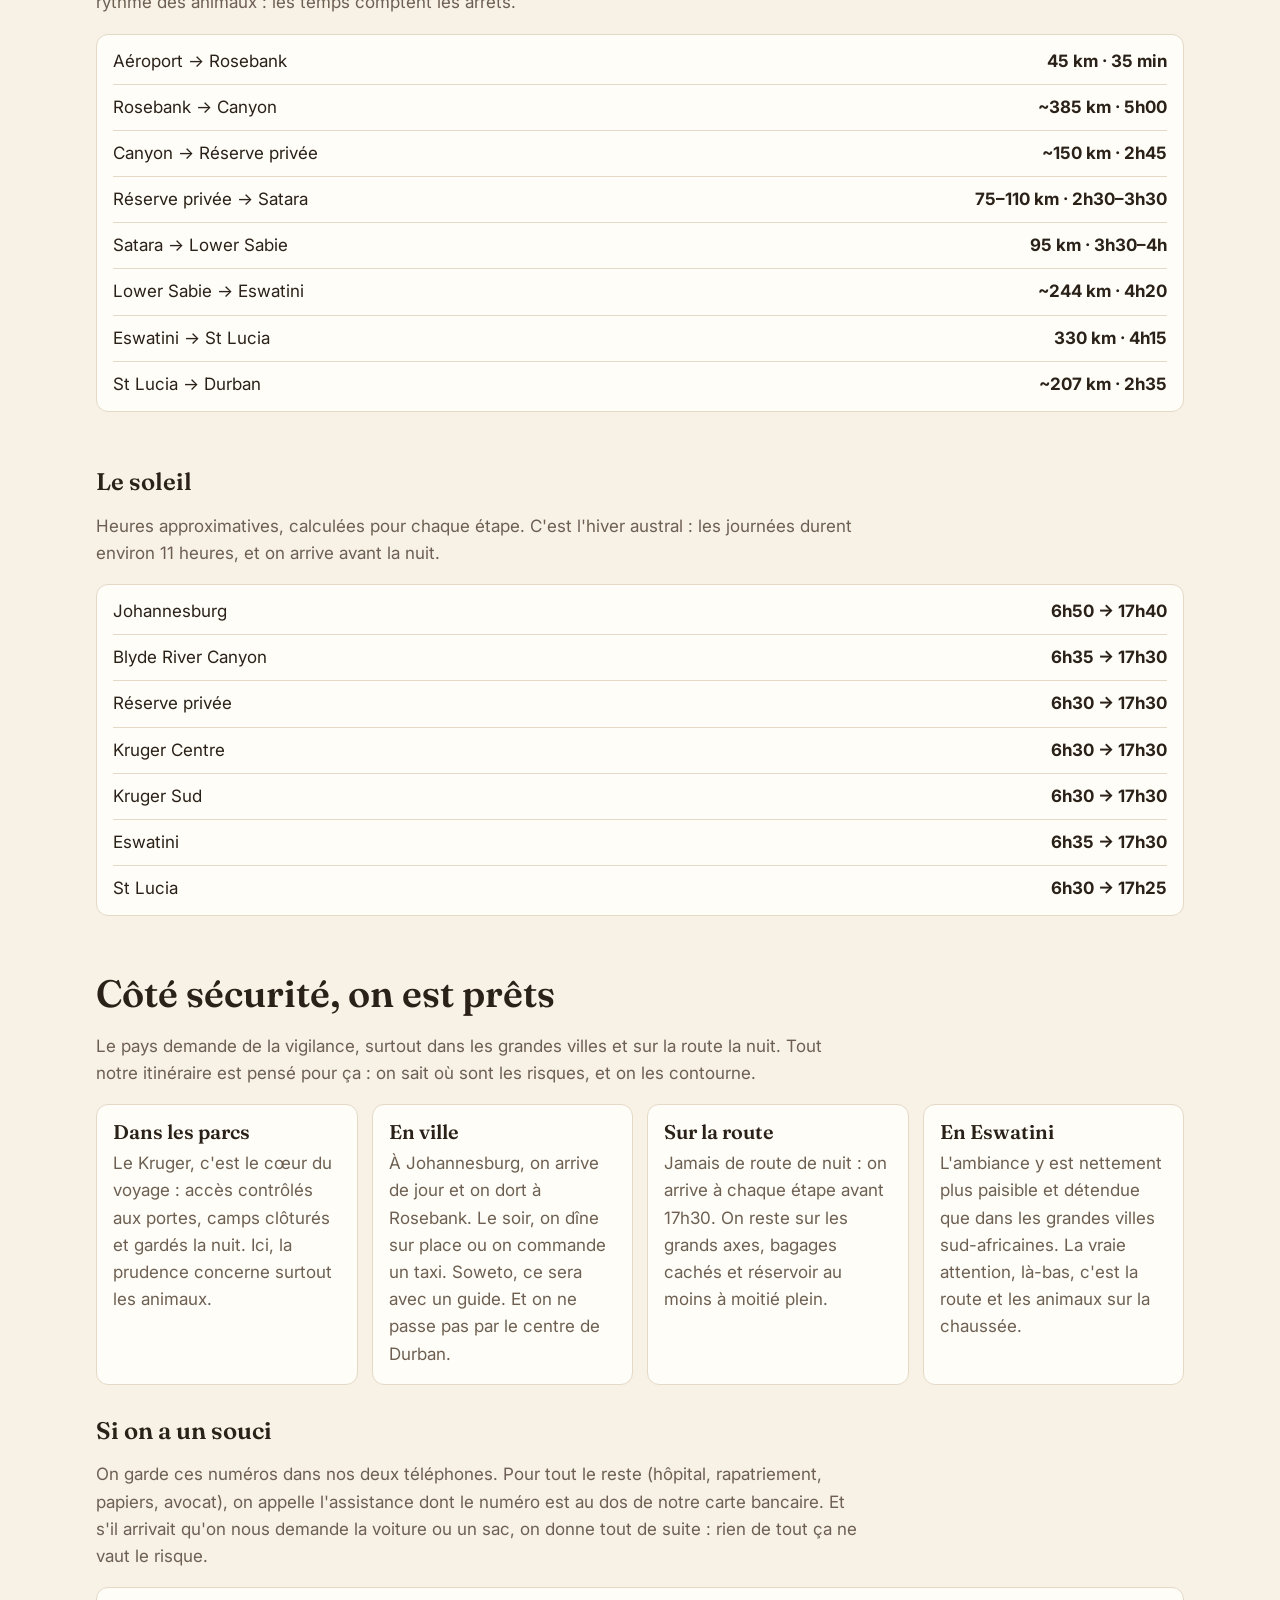
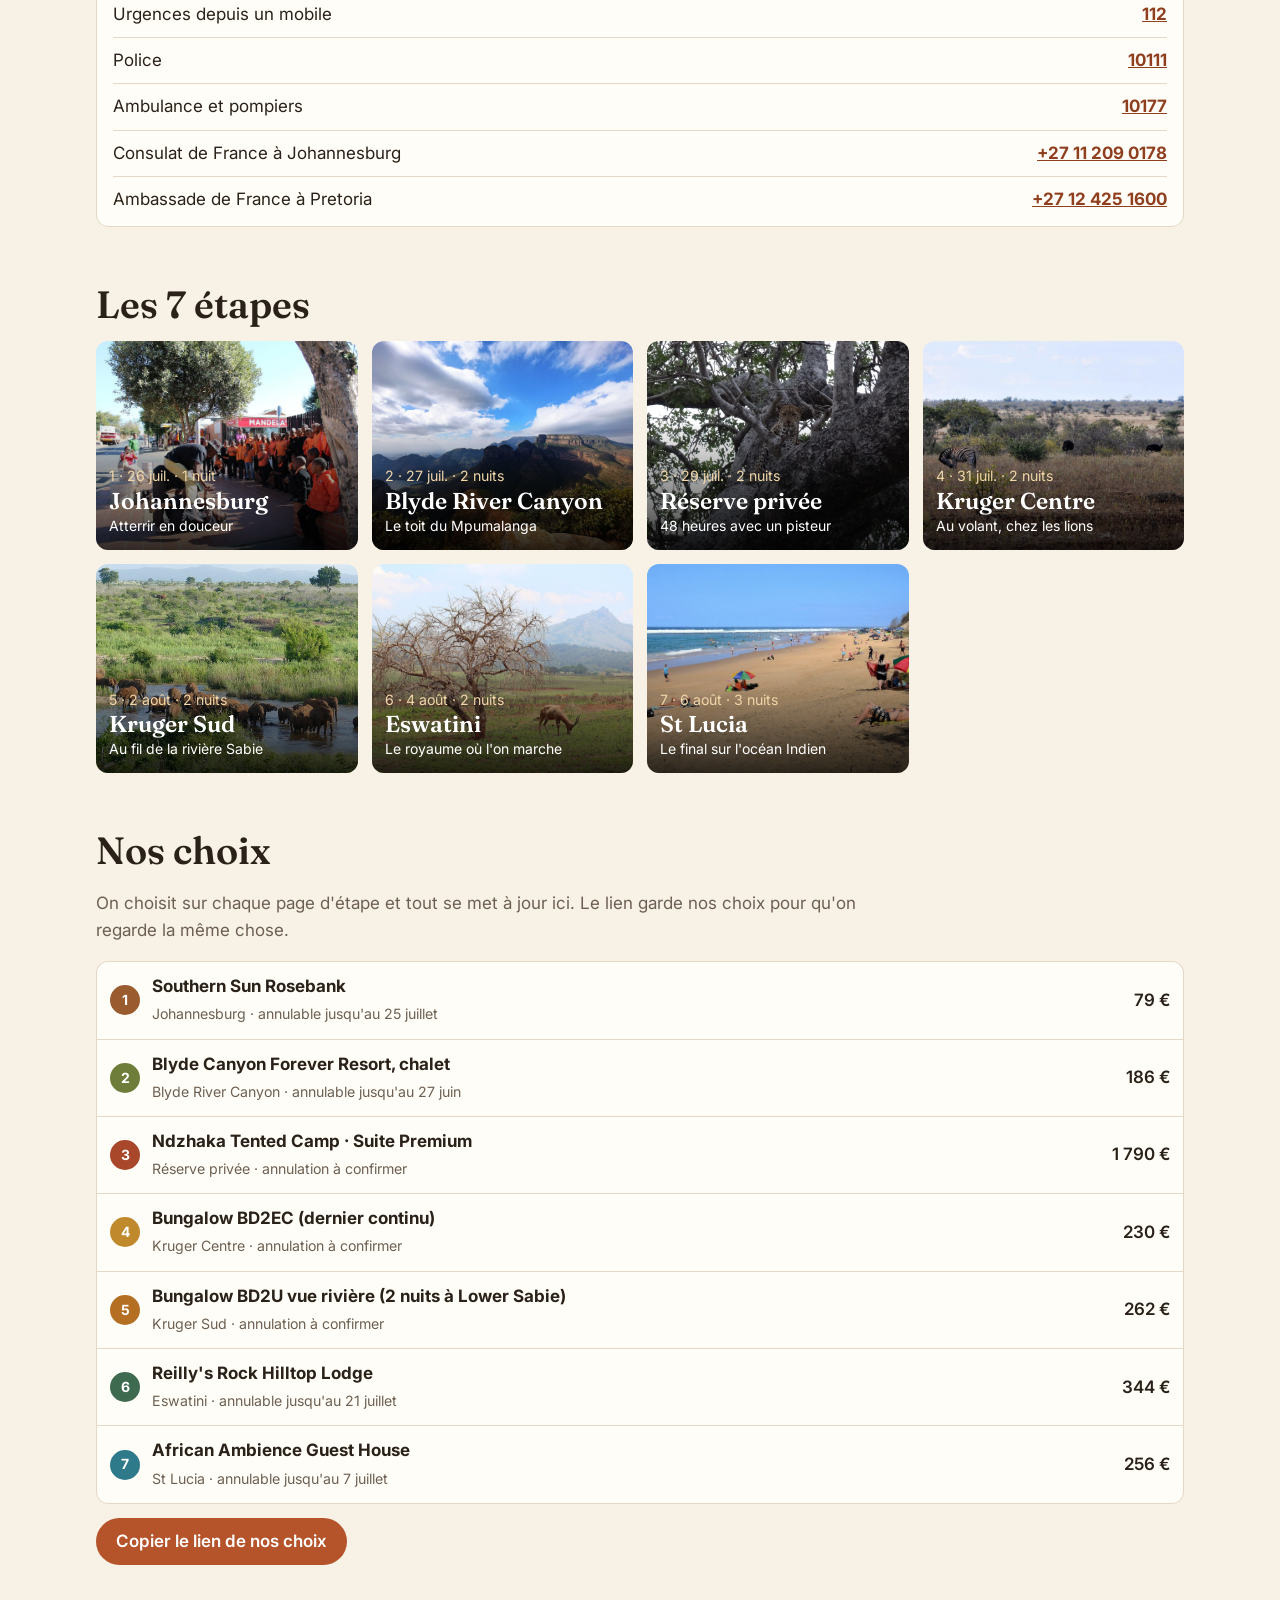
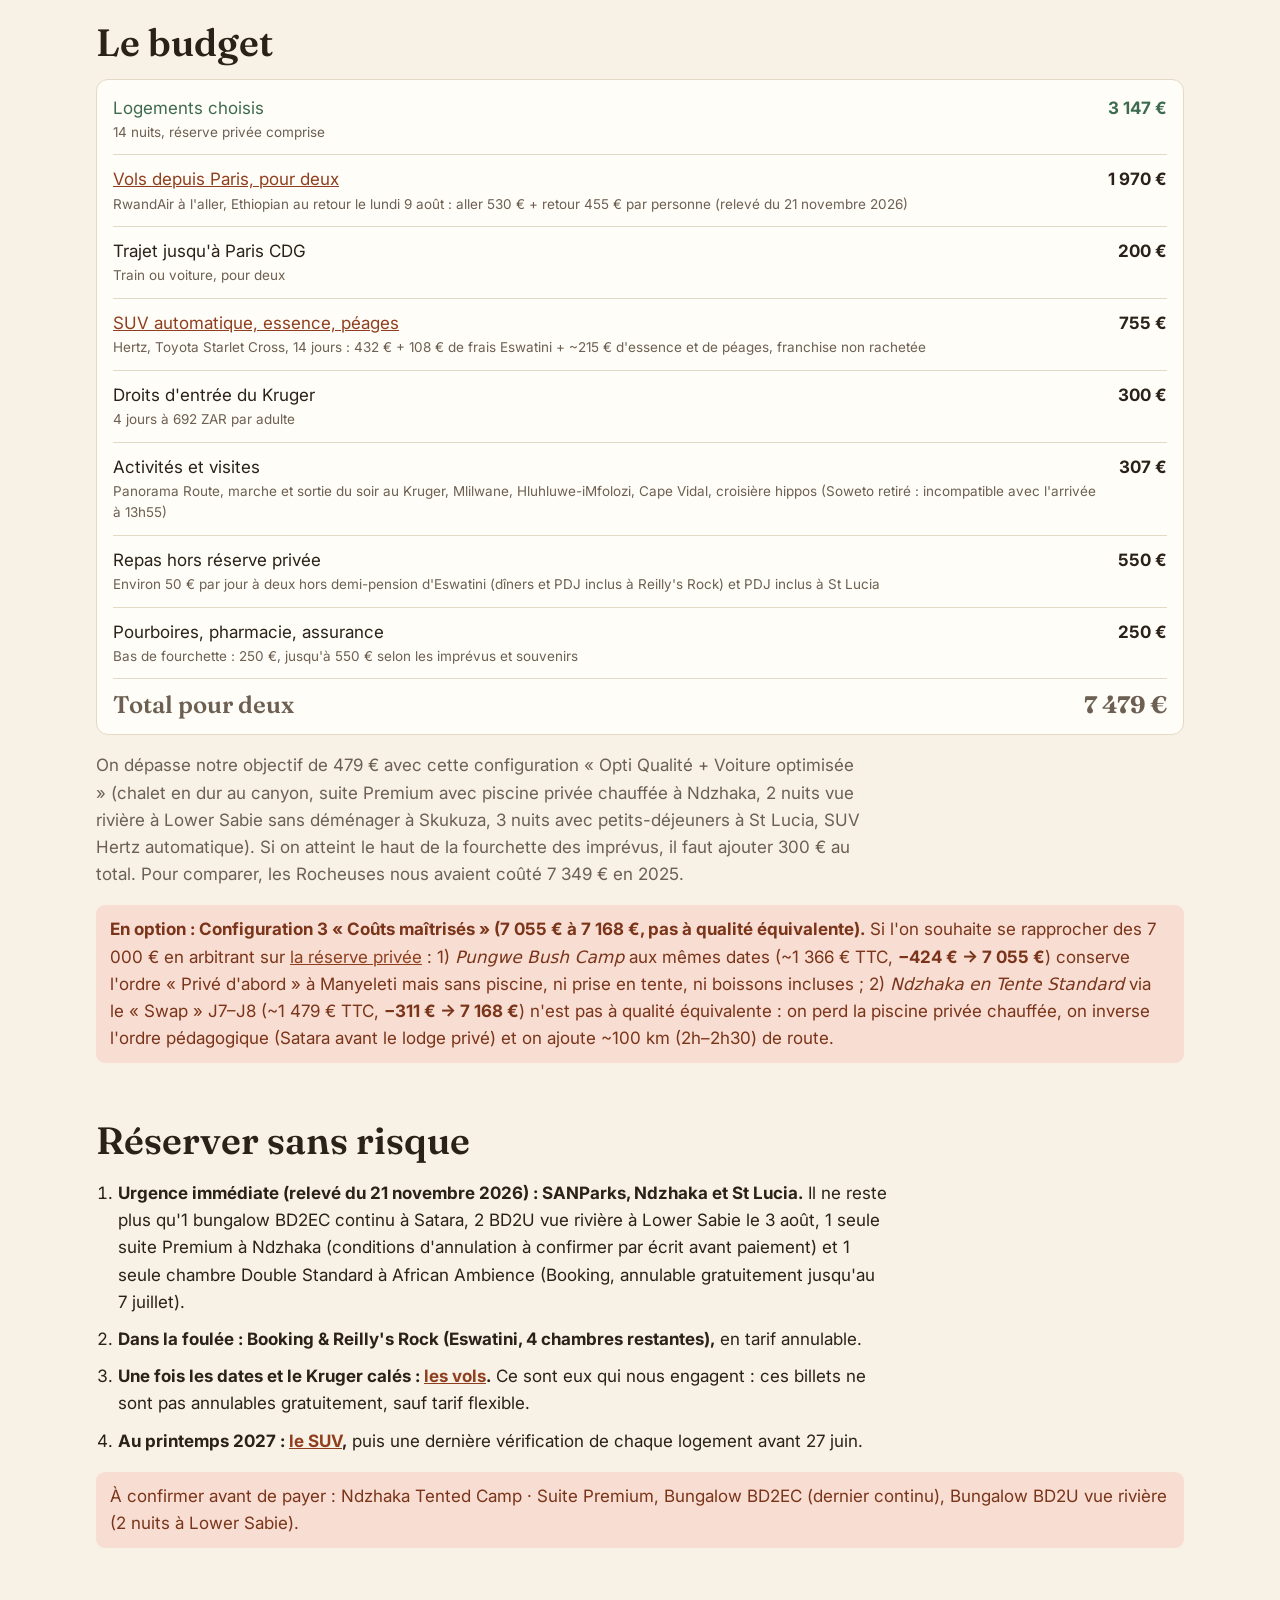
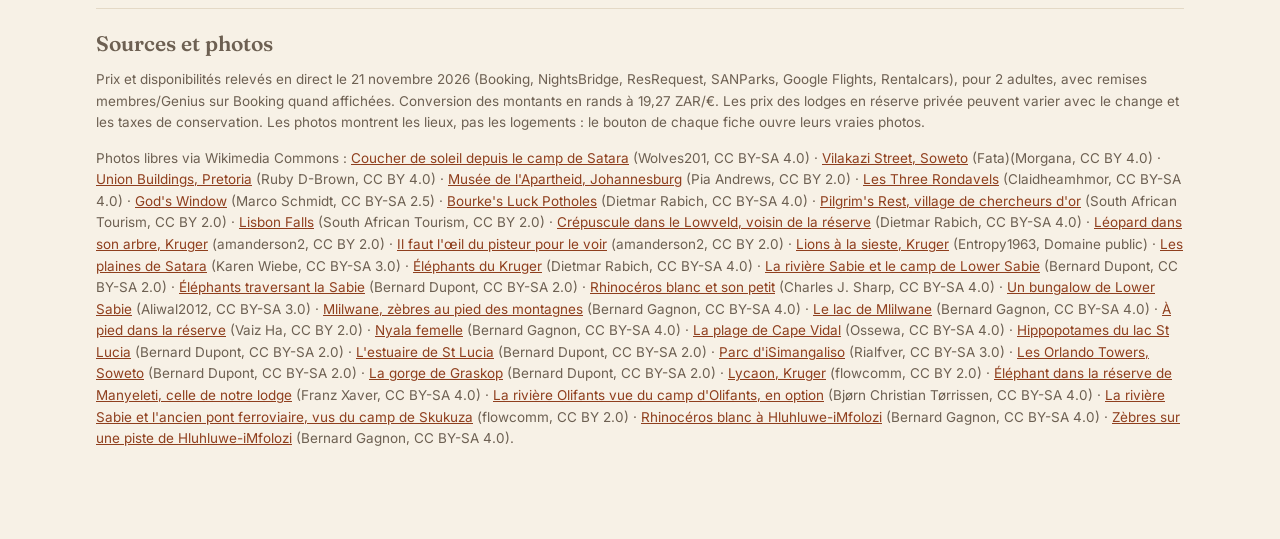
==== commit c5f47561: "Relevé du 21/11/2026 : prix, disponibilités et bascule 2 nuits Lower Sabie BD2U (7 479 €)" ====
--- a/index.html
+++ b/index.html
@@ -1,4 +1,4 @@
-<!doctype html>
+﻿<!doctype html>
 <html lang="fr">
 <head>
 <meta charset="utf-8">
@@ -14,7 +14,7 @@
 <div id="entete"></div>
 <main id="contenu"><noscript>Ce carnet a besoin de JavaScript pour s'afficher.</noscript></main>
 <div id="budget-fixe"></div>
-<script src="assets/data.js?v=31"></script>
-<script src="assets/app.js?v=29"></script>
+<script src="assets/data.js?v=34"></script>
+<script src="assets/app.js?v=31"></script>
 </body>
 </html>
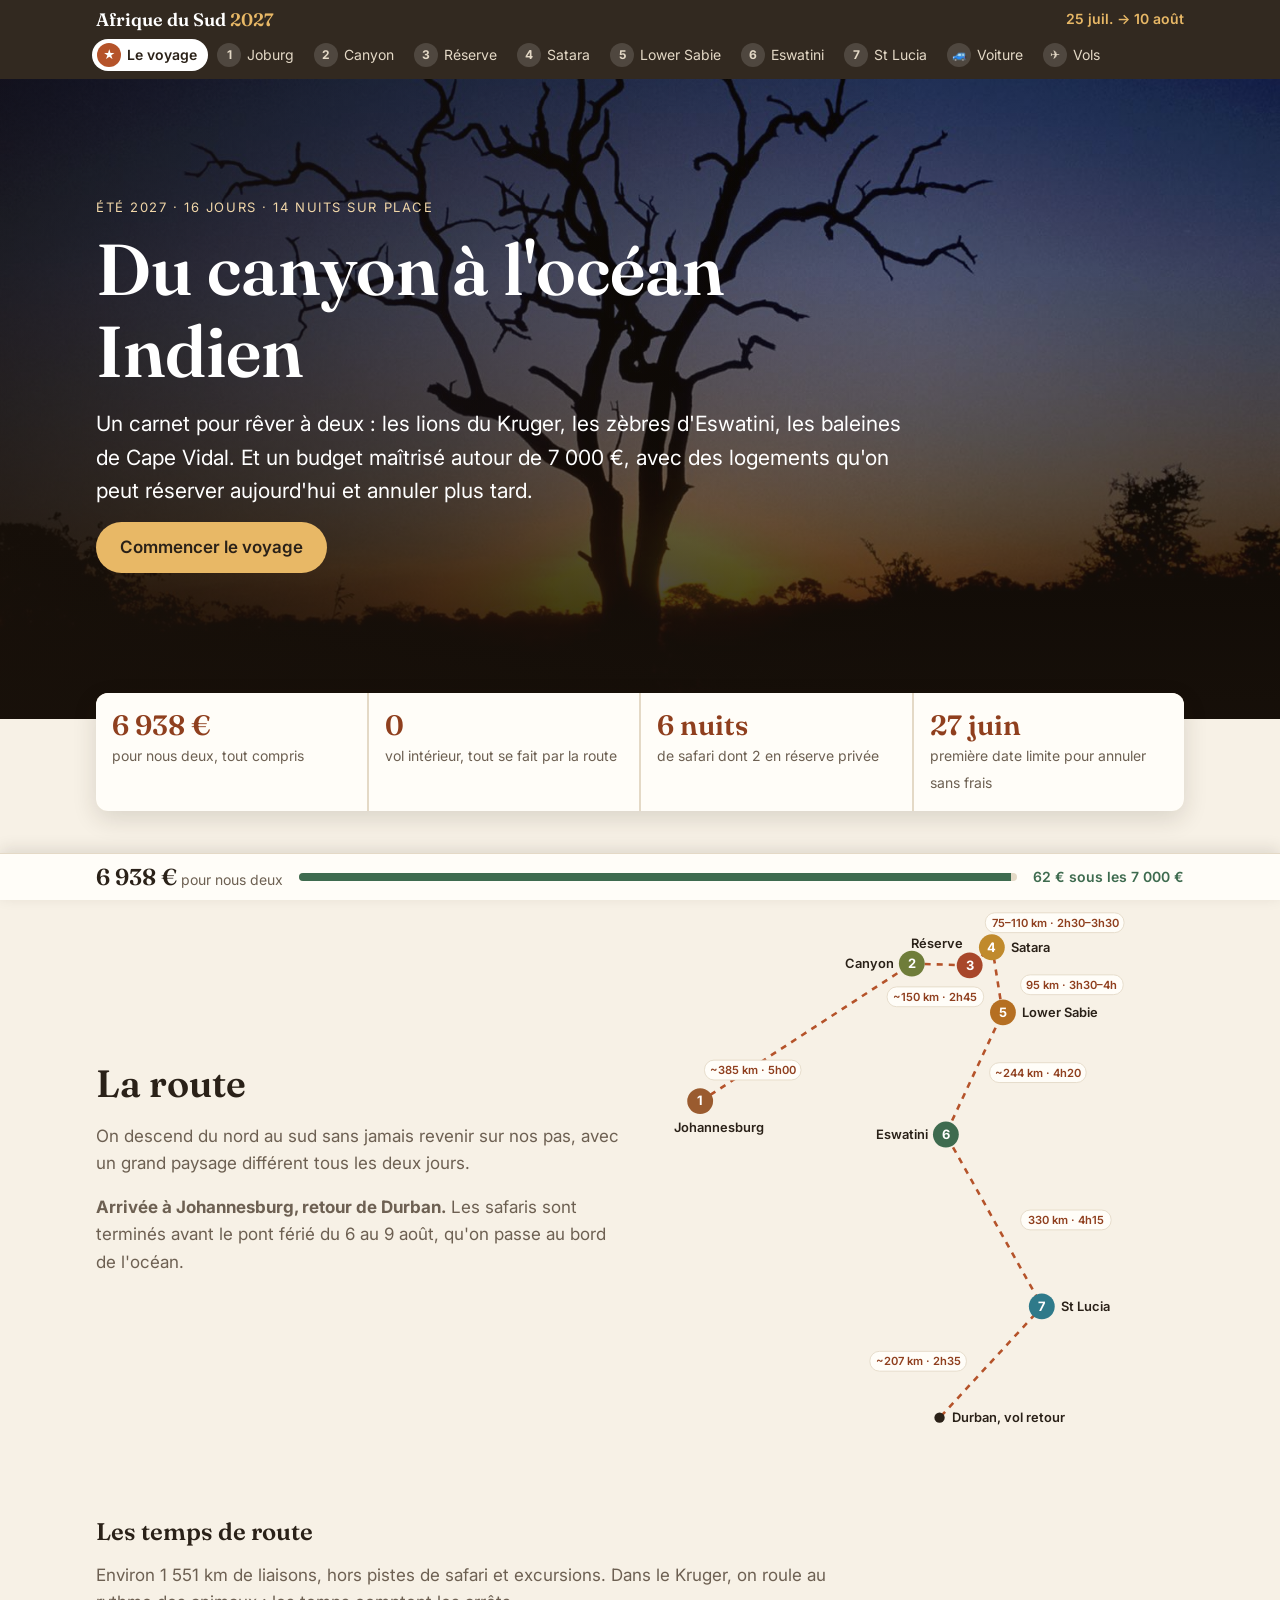
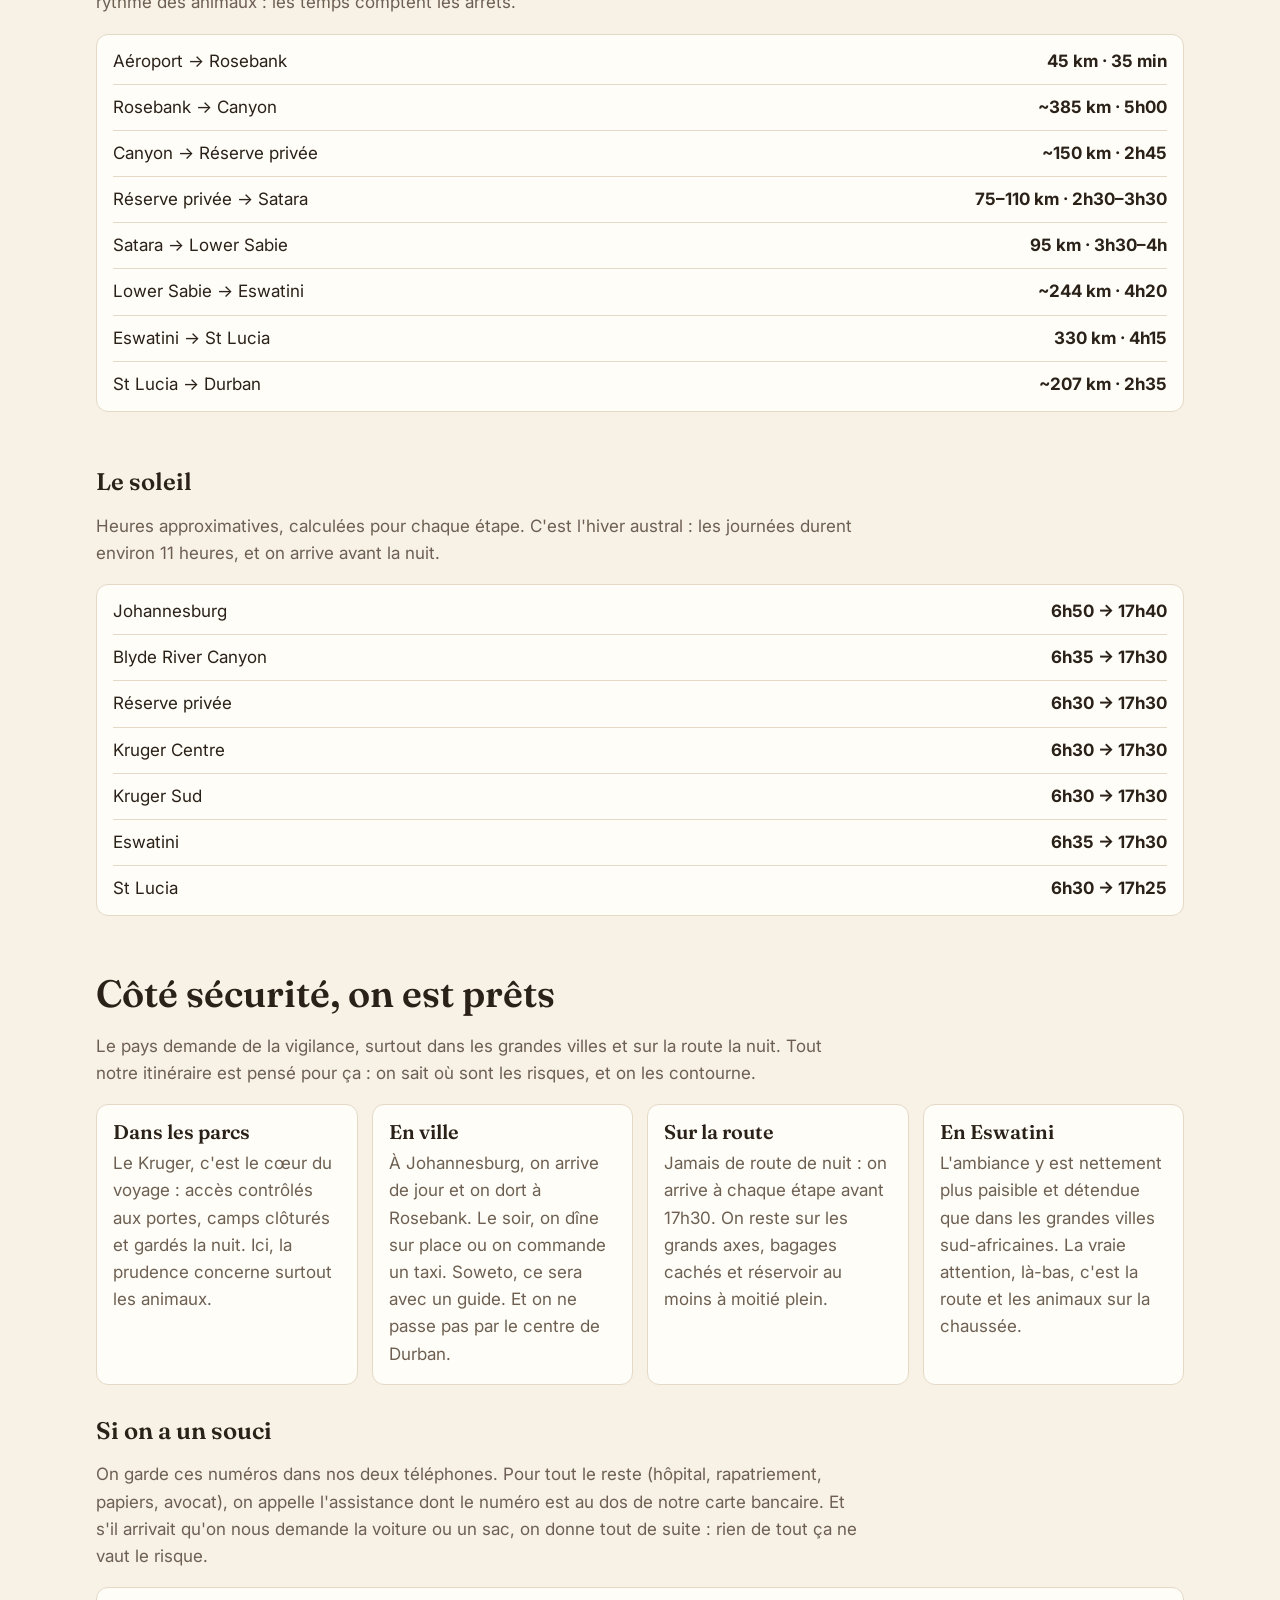
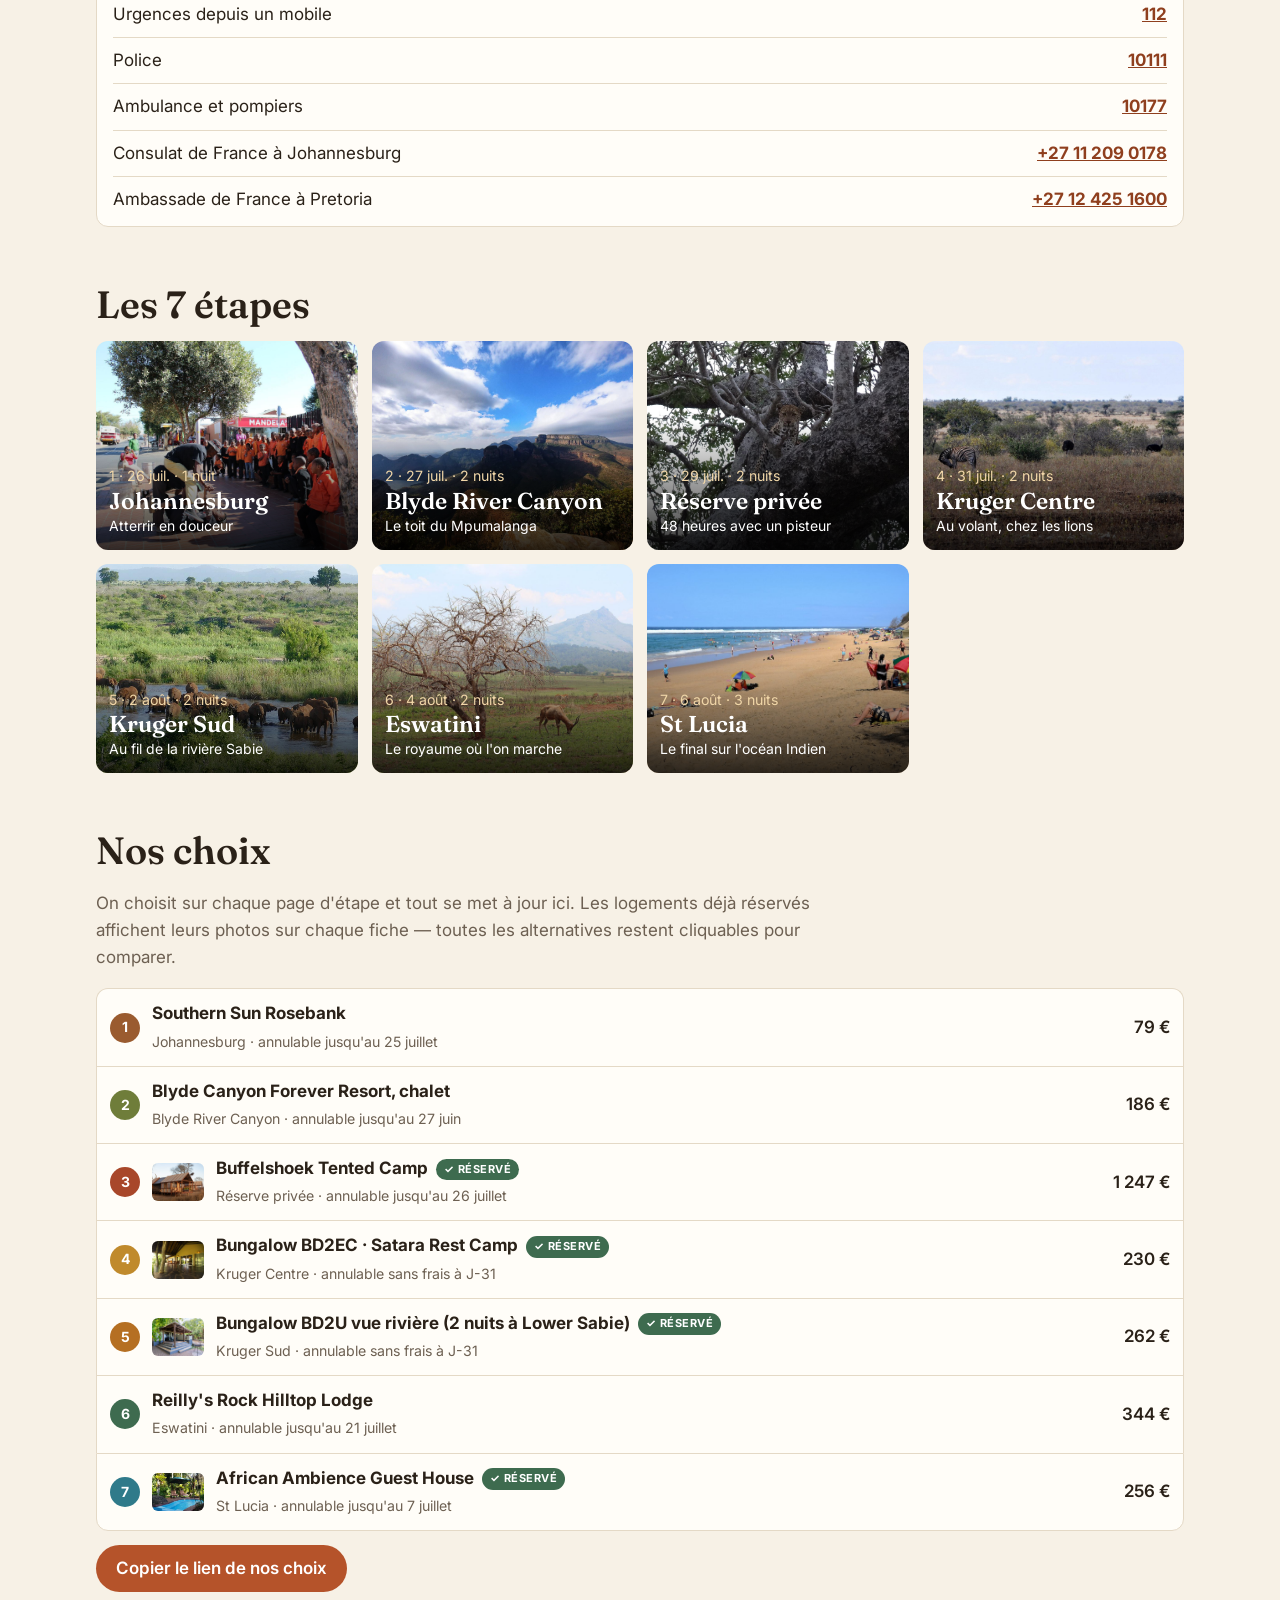
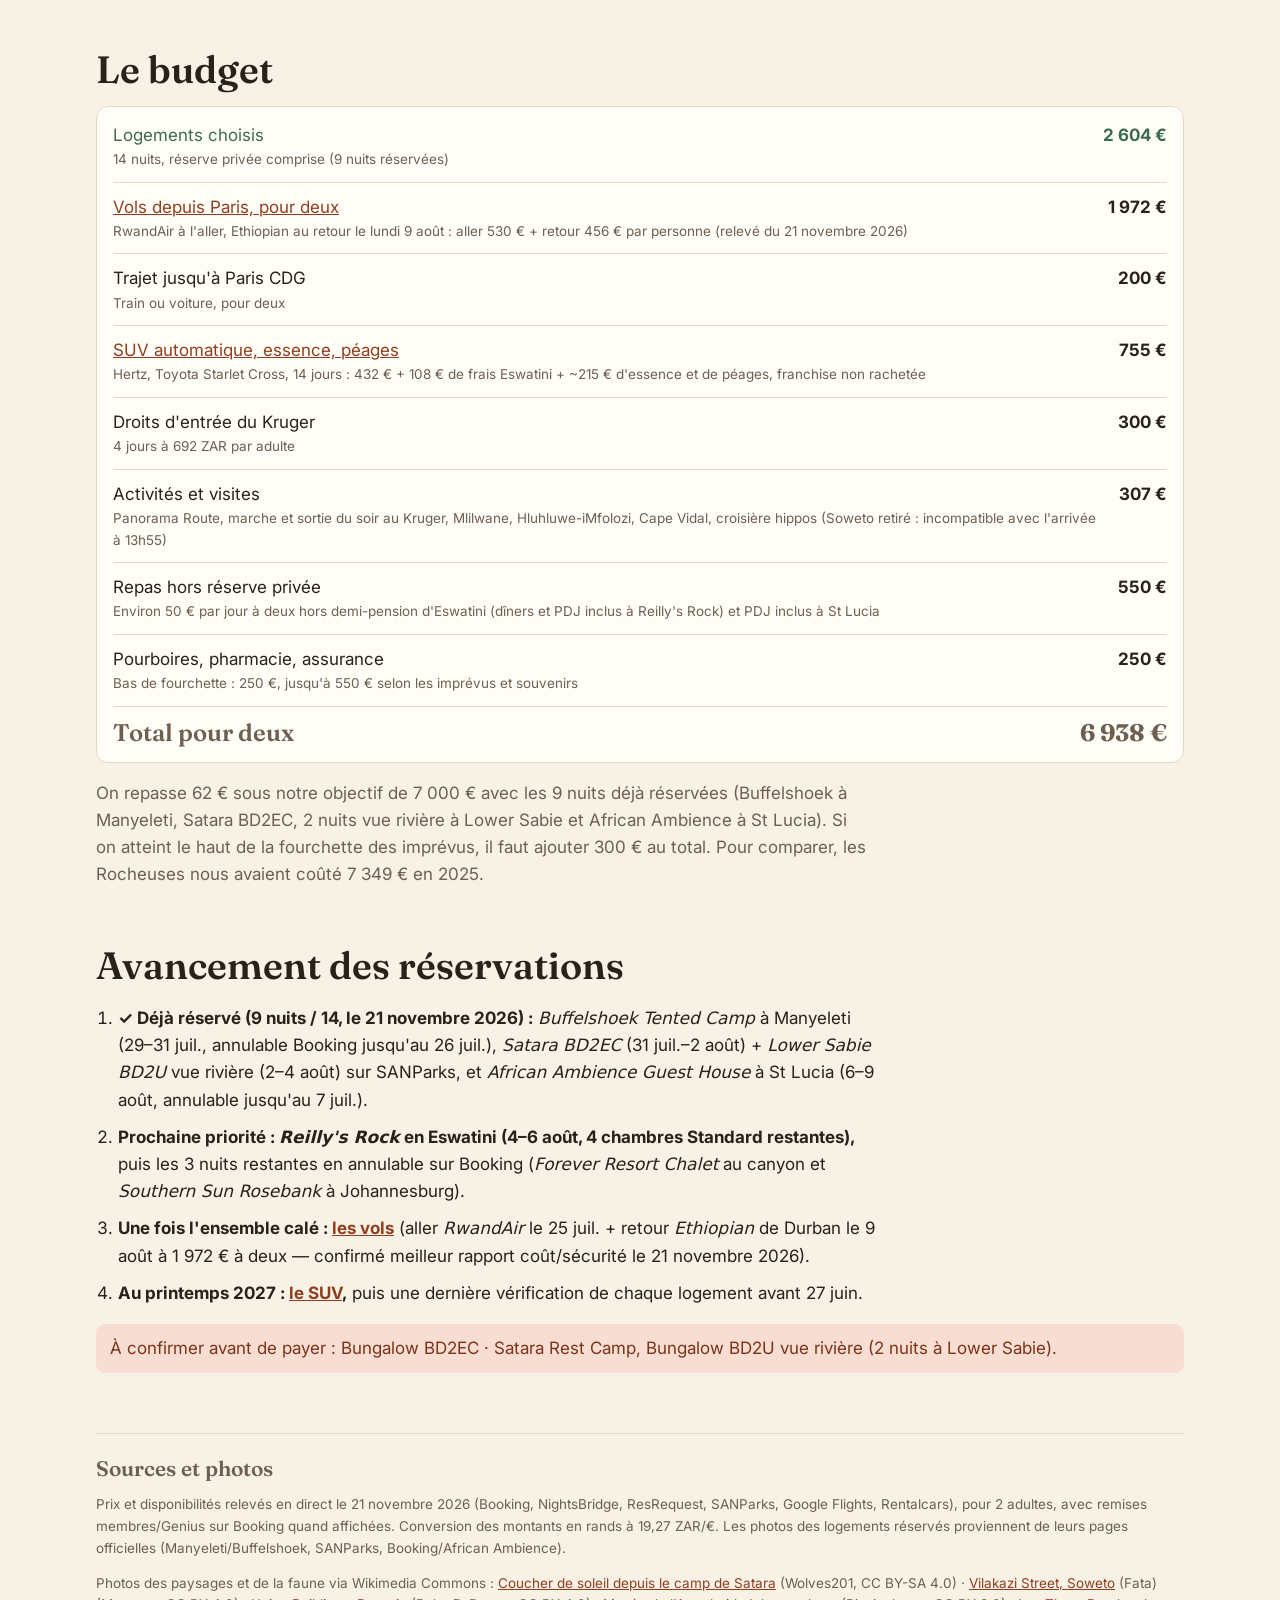
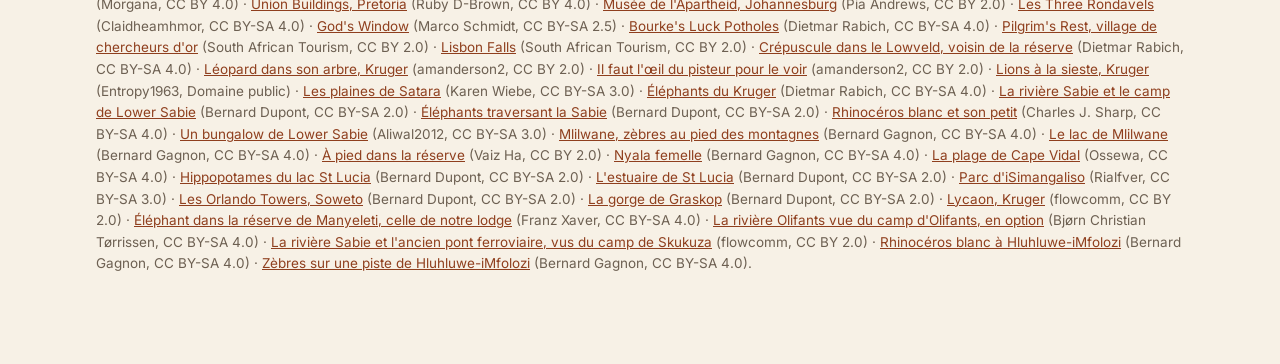
==== commit 6397bd50: "Logements reserves avec photos (Buffelshoek, Satara, Lower Sabie, African Ambience) et check vols du" ====
--- a/index.html
+++ b/index.html
@@ -1,4 +1,4 @@
-﻿<!doctype html>
+<!doctype html>
 <html lang="fr">
 <head>
 <meta charset="utf-8">
@@ -8,13 +8,13 @@
 <link rel="icon" href="data:image/svg+xml,<svg xmlns='http://www.w3.org/2000/svg' viewBox='0 0 32 32'><circle cx='16' cy='16' r='16' fill='%23b5532a'/></svg>">
 <link rel="preconnect" href="https://fonts.googleapis.com">
 <link rel="stylesheet" href="https://fonts.googleapis.com/css2?family=Fraunces:opsz,wght@9..144,400;9..144,600&family=Inter:wght@400;600;700&display=swap">
-<link rel="stylesheet" href="assets/style.css?v=11">
+<link rel="stylesheet" href="assets/style.css?v=12">
 </head>
 <body>
 <div id="entete"></div>
 <main id="contenu"><noscript>Ce carnet a besoin de JavaScript pour s'afficher.</noscript></main>
 <div id="budget-fixe"></div>
-<script src="assets/data.js?v=34"></script>
-<script src="assets/app.js?v=31"></script>
+<script src="assets/data.js?v=35"></script>
+<script src="assets/app.js?v=32"></script>
 </body>
 </html>
--- a/assets/style.css
+++ b/assets/style.css
@@ -64,8 +64,17 @@
 .grille { display: grid; grid-template-columns: repeat(auto-fill, minmax(310px, 1fr)); gap: 16px; }
 .logement { display: flex; flex-direction: column; align-items: flex-start; background: var(--carte); border: 2px solid var(--trait); border-radius: 12px; padding: 18px; }
 .logement.pris { border-color: var(--acacia); box-shadow: 0 6px 20px rgba(62, 107, 79, .16); }
+.logement.reserve { grid-column: 1 / -1; background: linear-gradient(to bottom, #f3f9f5, var(--carte) 140px); }
 .logement.off { opacity: .6; }
 .logement p { margin: 7px 0; font-size: 15px; }
+.badge-reserve { display: inline-flex; align-items: center; gap: 5px; background: var(--acacia); color: #fff; font-size: 12px; font-weight: 700; letter-spacing: .04em; text-transform: uppercase; padding: 3px 10px; border-radius: 99px; margin-bottom: 8px; }
+.badge-reserve.mini { font-size: 11px; padding: 2px 8px; margin: 0 0 0 8px; vertical-align: middle; }
+.logement-photos { display: grid; grid-template-columns: repeat(3, 1fr); gap: 10px; width: 100%; margin: 10px 0 8px; }
+.logement-photos figure { margin: 0; position: relative; aspect-ratio: 16/10; border-radius: 9px; overflow: hidden; background: var(--trait); }
+.logement-photos img { width: 100%; height: 100%; object-fit: cover; transition: transform .4s; }
+.logement-photos figure:hover img { transform: scale(1.04); }
+.logement-photos figcaption { font-size: 12px; padding: 18px 9px 6px; }
+.choix-thumb { flex: none; width: 52px; height: 38px; border-radius: 6px; object-fit: cover; }
 .ligne { display: flex; justify-content: space-between; gap: 10px; width: 100%; }
 .ligne h3 { font-size: 20px; }
 .note { background: var(--acacia); color: #fff; border-radius: 7px 7px 7px 0; padding: 2px 8px; font-weight: 600; font-size: 14px; height: fit-content; }
@@ -176,6 +185,8 @@
   .promesses { grid-template-columns: 1fr 1fr; }
   .deux { grid-template-columns: 1fr; }
   .grille { grid-template-columns: 1fr; }
+  .logement-photos { grid-template-columns: 1fr; }
+  .logement-photos figure { aspect-ratio: 16/9; }
   .jours li { gap: 12px; }
   .jour { min-width: 68px; font-size: 22px; }
   #budget-fixe a { grid-template-columns: 1fr auto; gap: 5px 12px; }
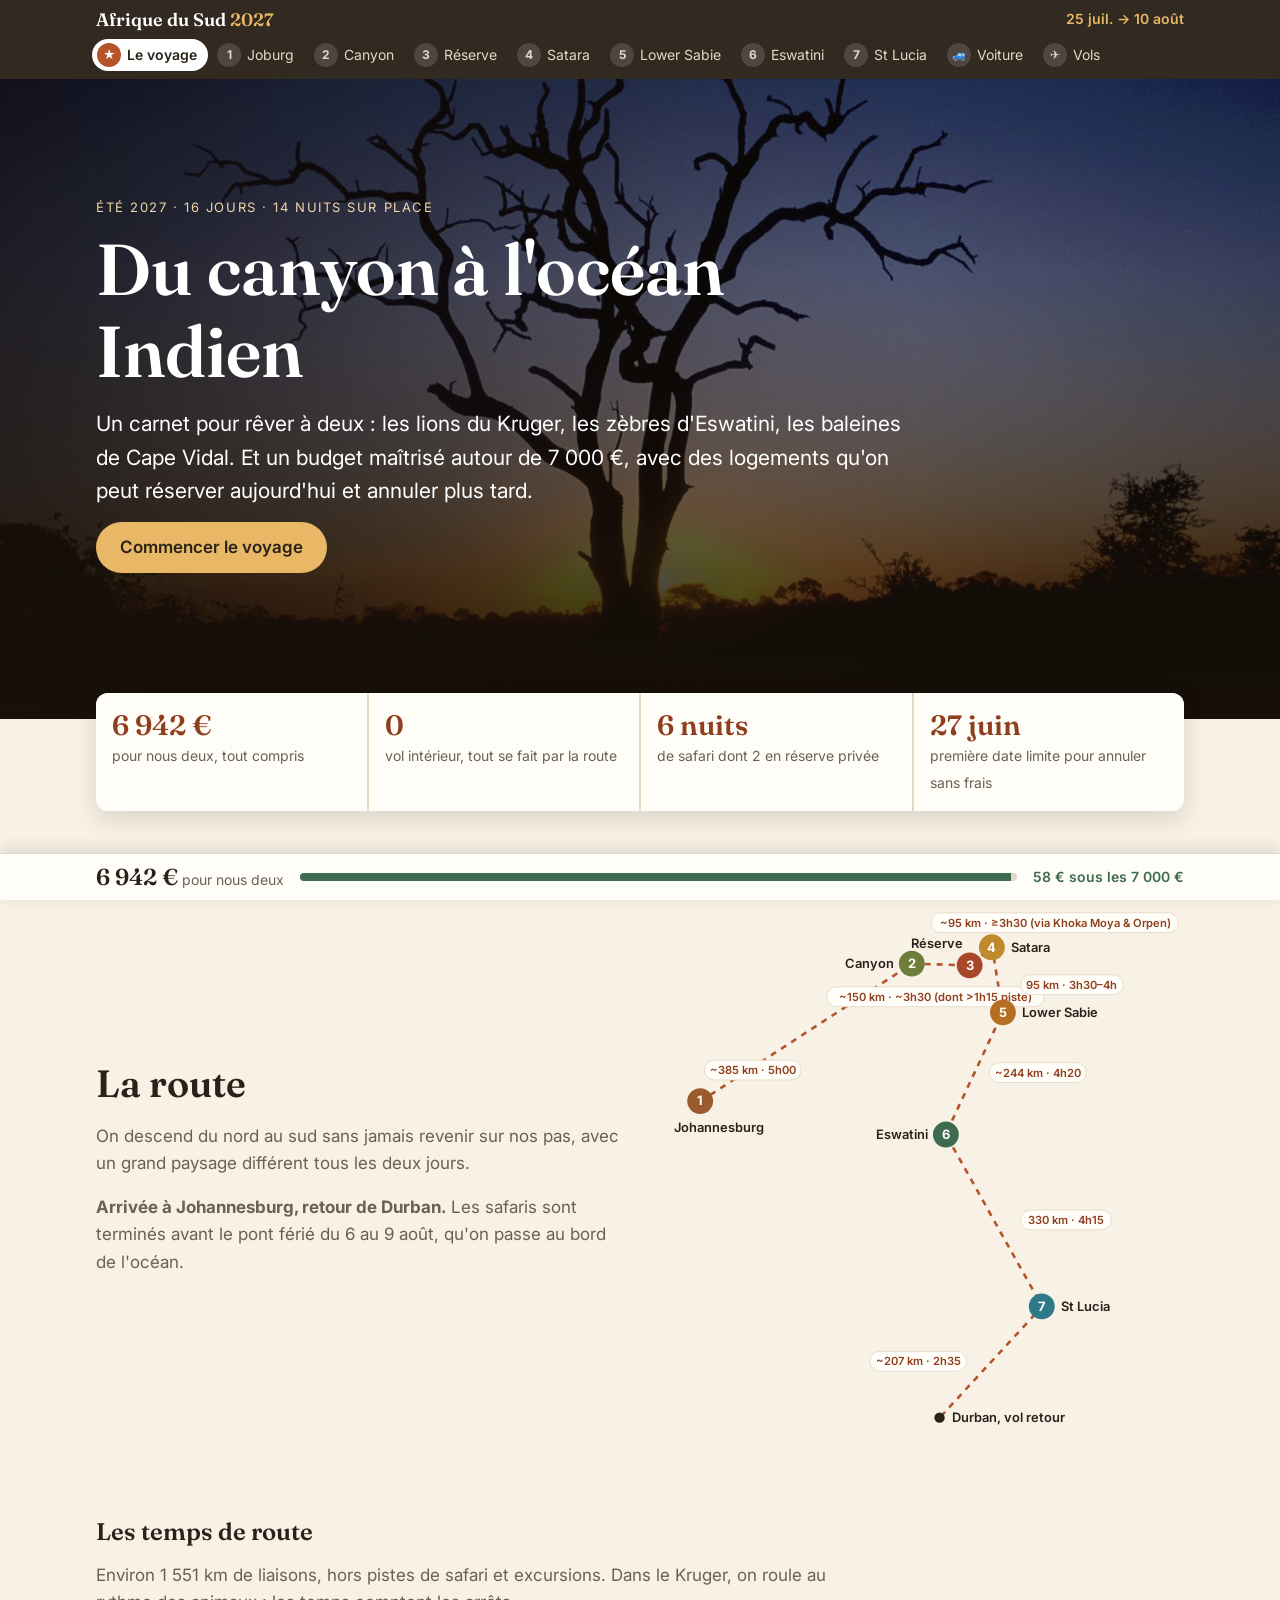
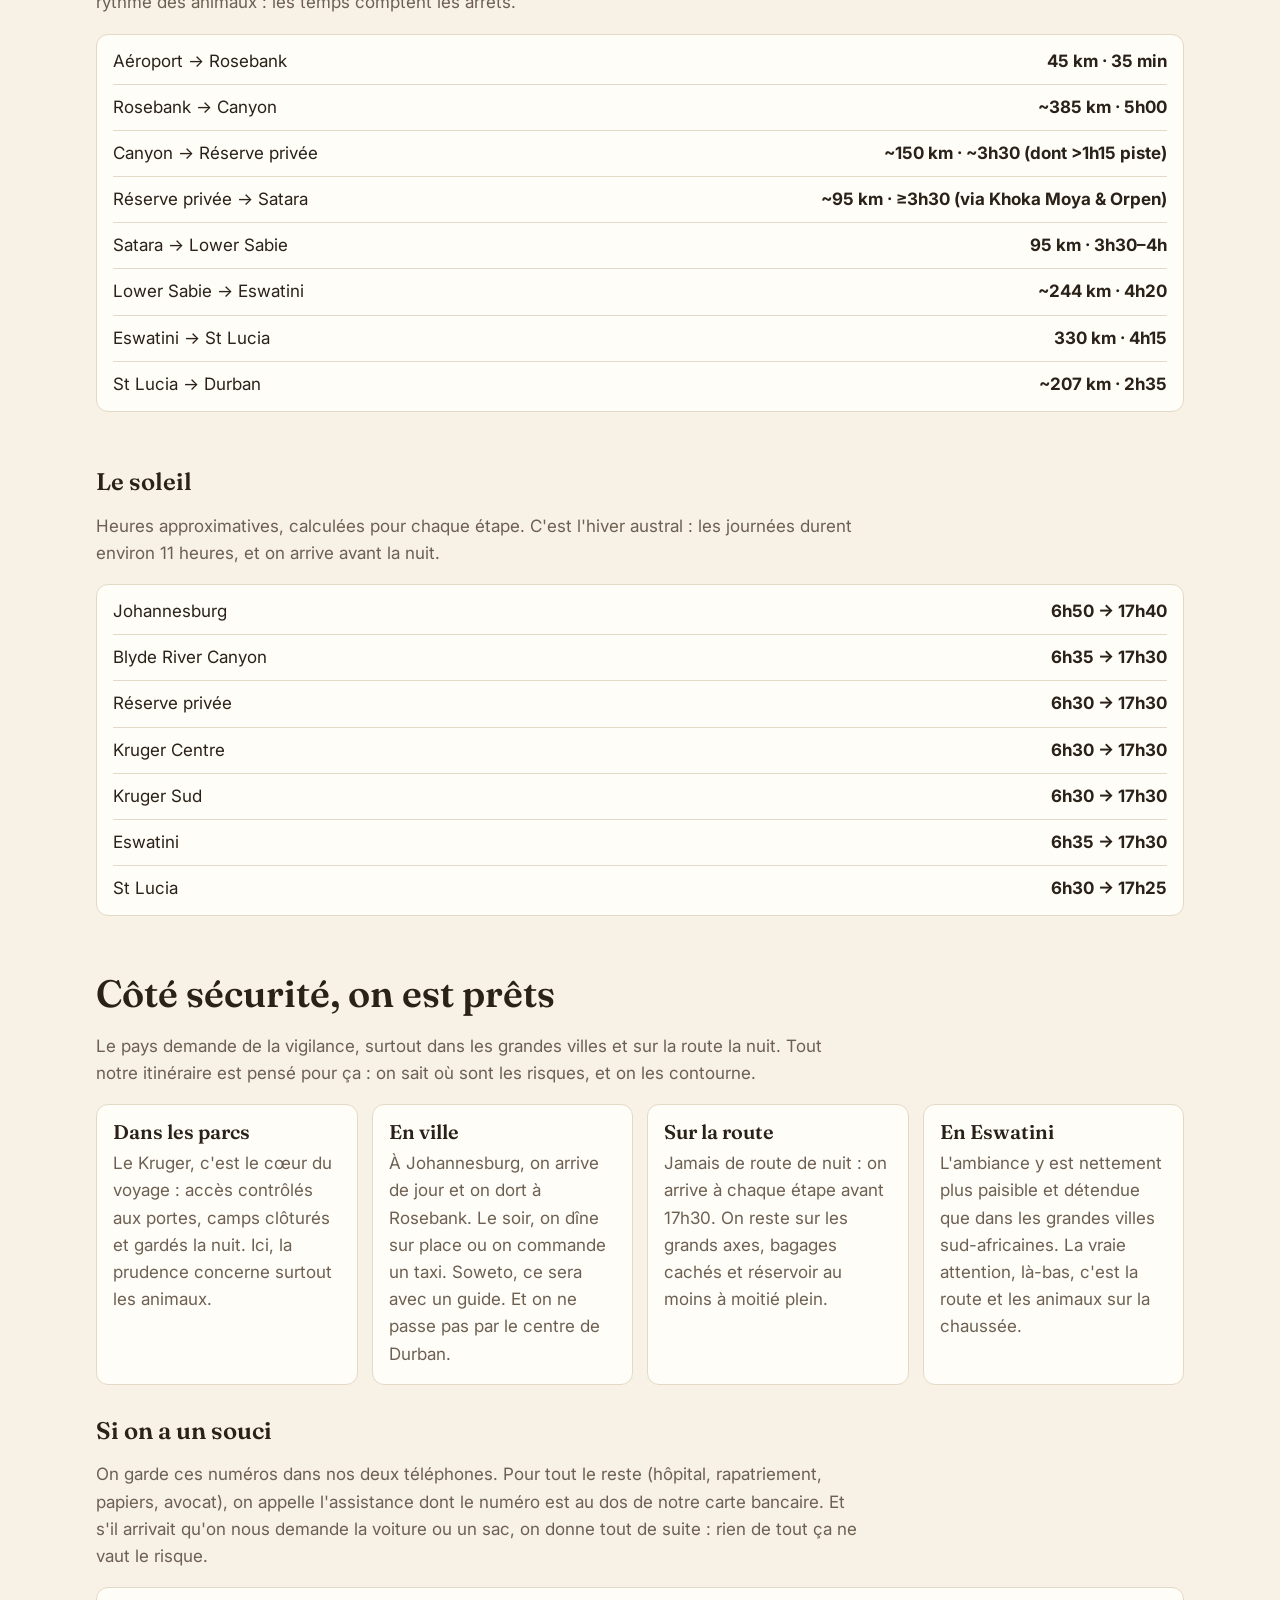
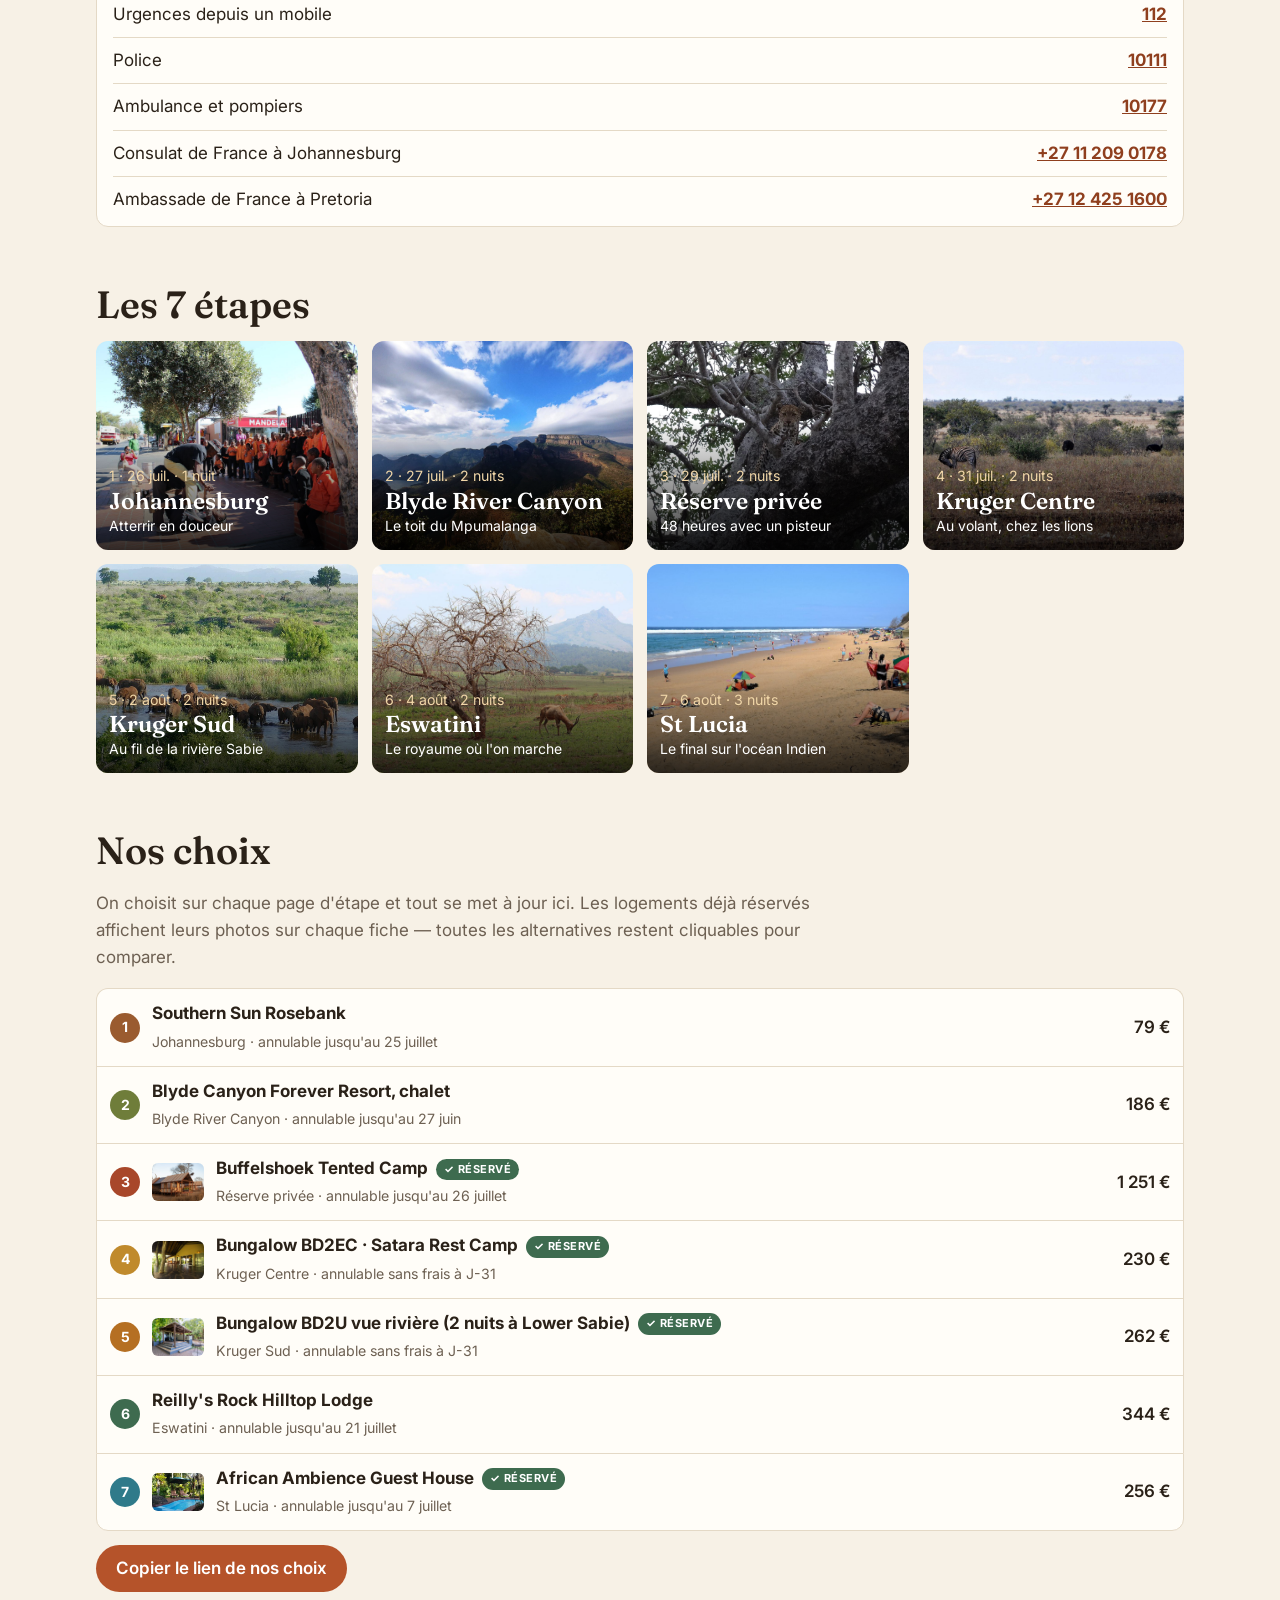
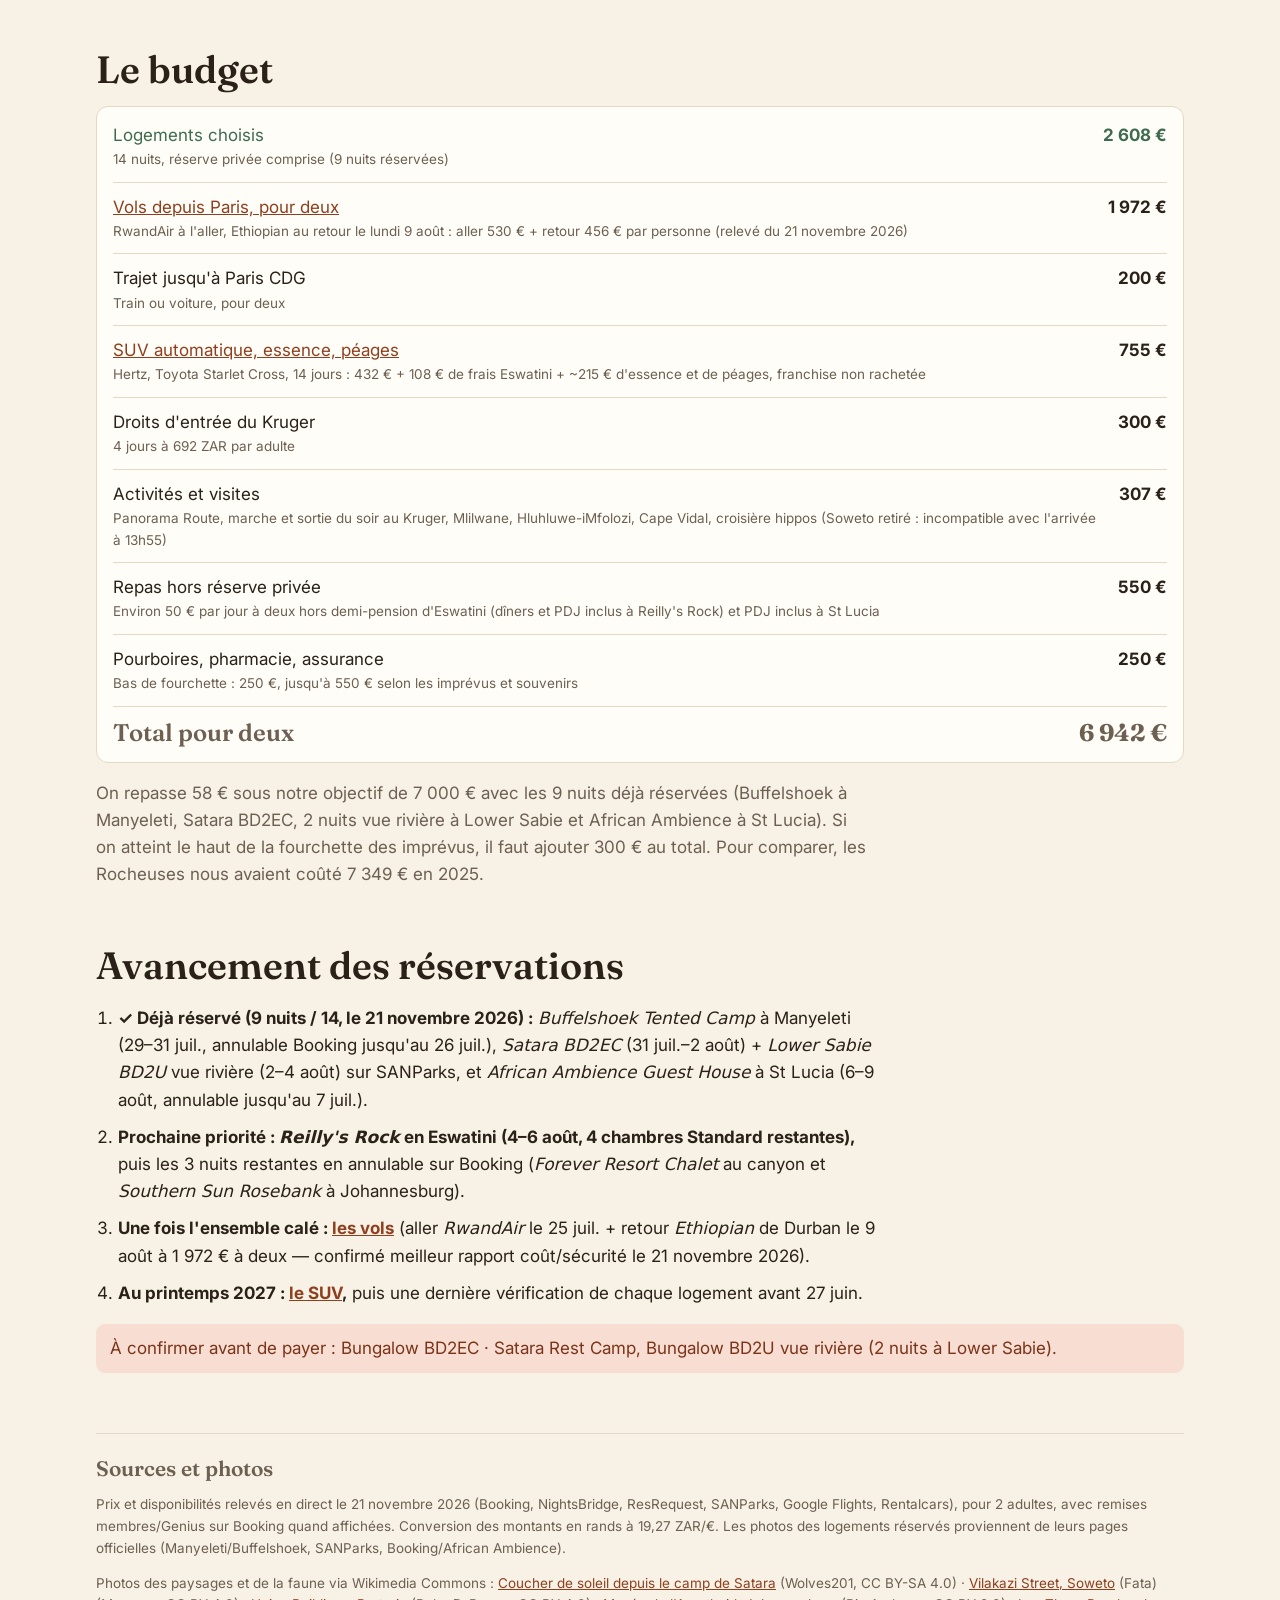
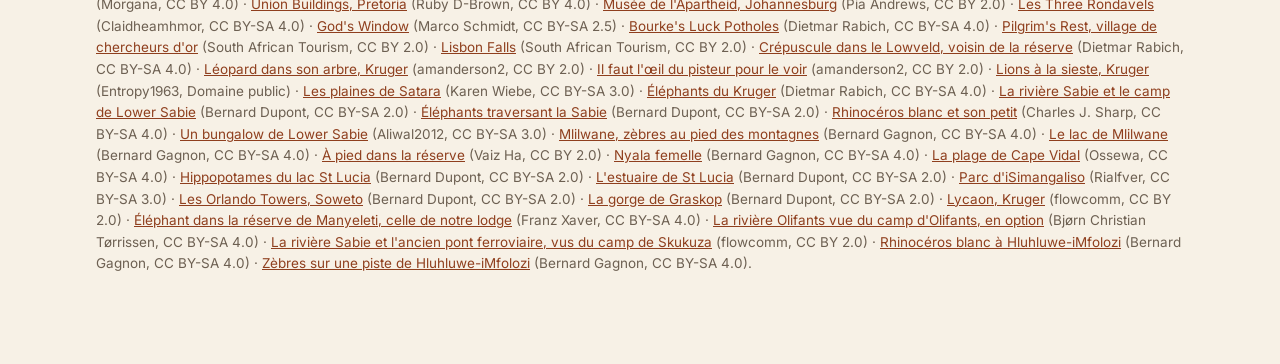
==== commit bad26f21: "Consignes pratiques Buffelshoek & Manyeleti (acces R531, Khoka Moya Gate, horaires, BYOB, taxe 155 Z" ====
--- a/index.html
+++ b/index.html
@@ -14,7 +14,7 @@
 <div id="entete"></div>
 <main id="contenu"><noscript>Ce carnet a besoin de JavaScript pour s'afficher.</noscript></main>
 <div id="budget-fixe"></div>
-<script src="assets/data.js?v=35"></script>
+<script src="assets/data.js?v=37"></script>
 <script src="assets/app.js?v=32"></script>
 </body>
 </html>
